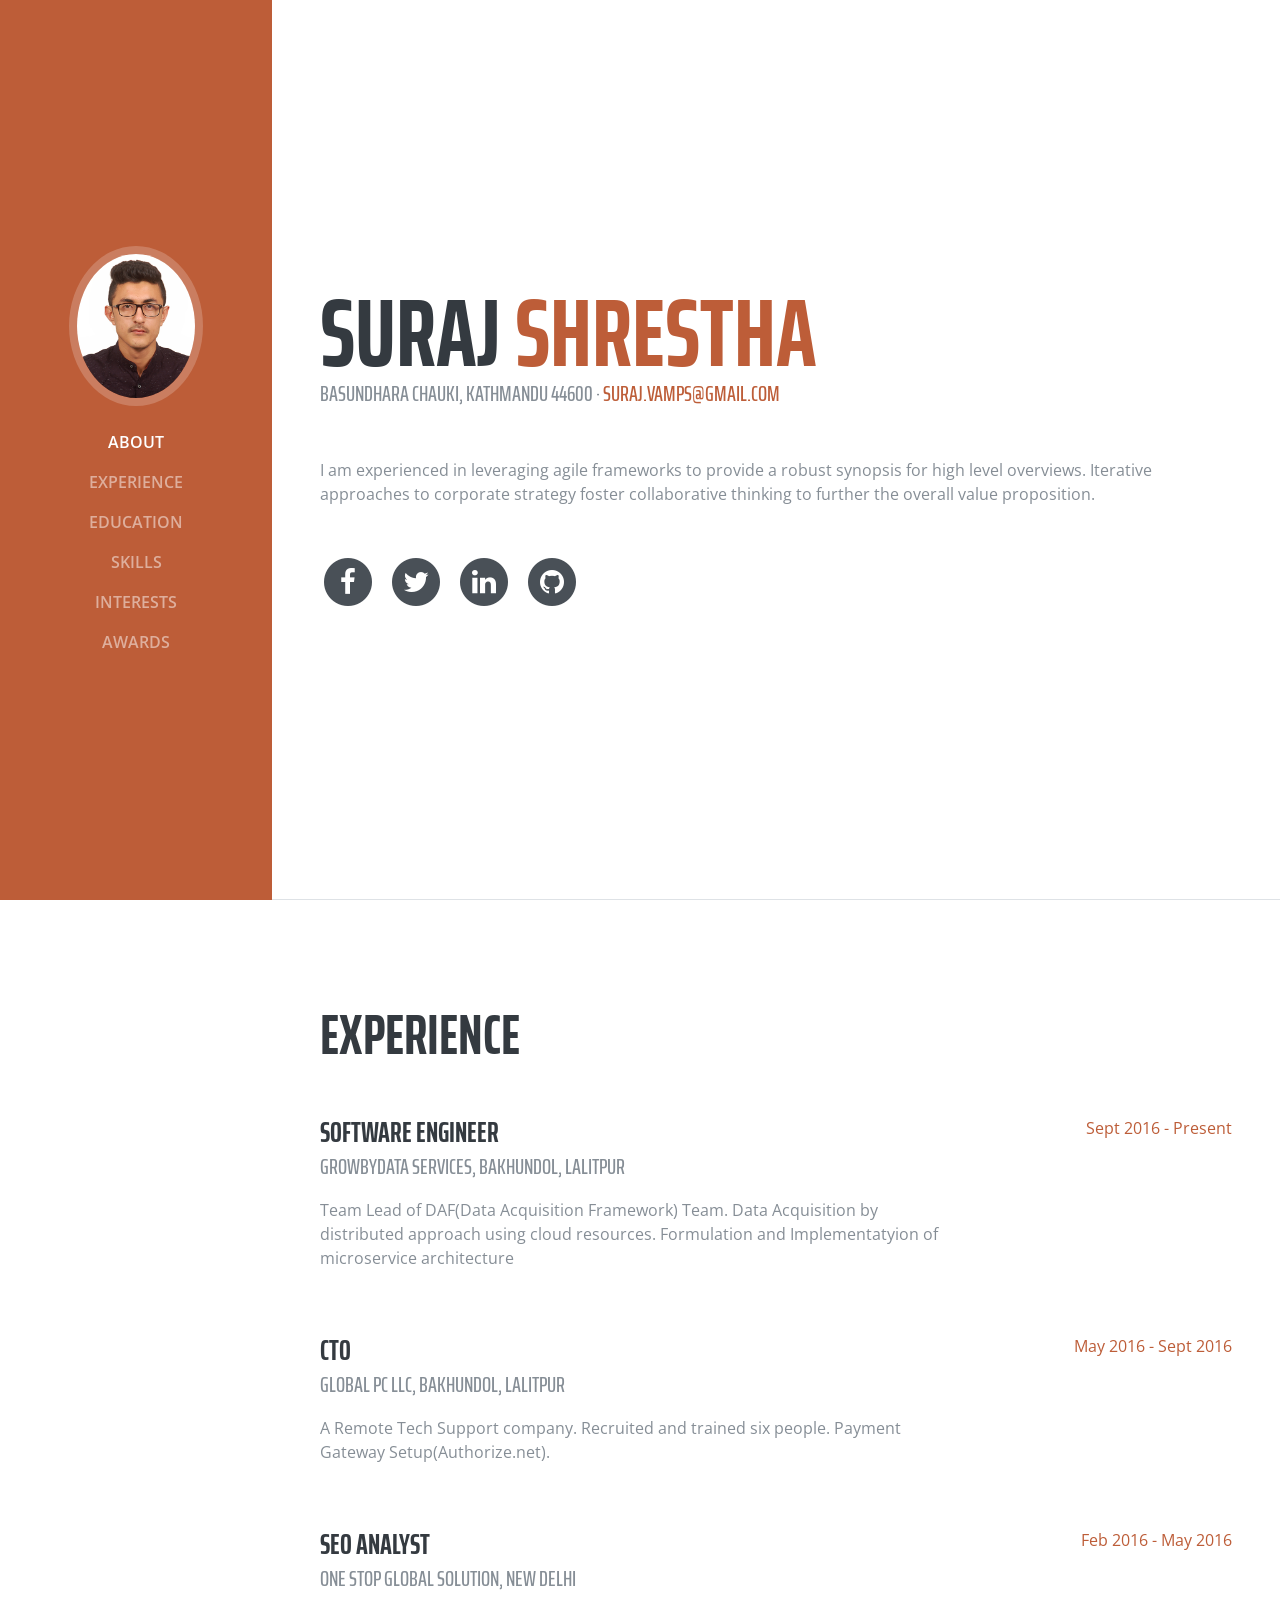
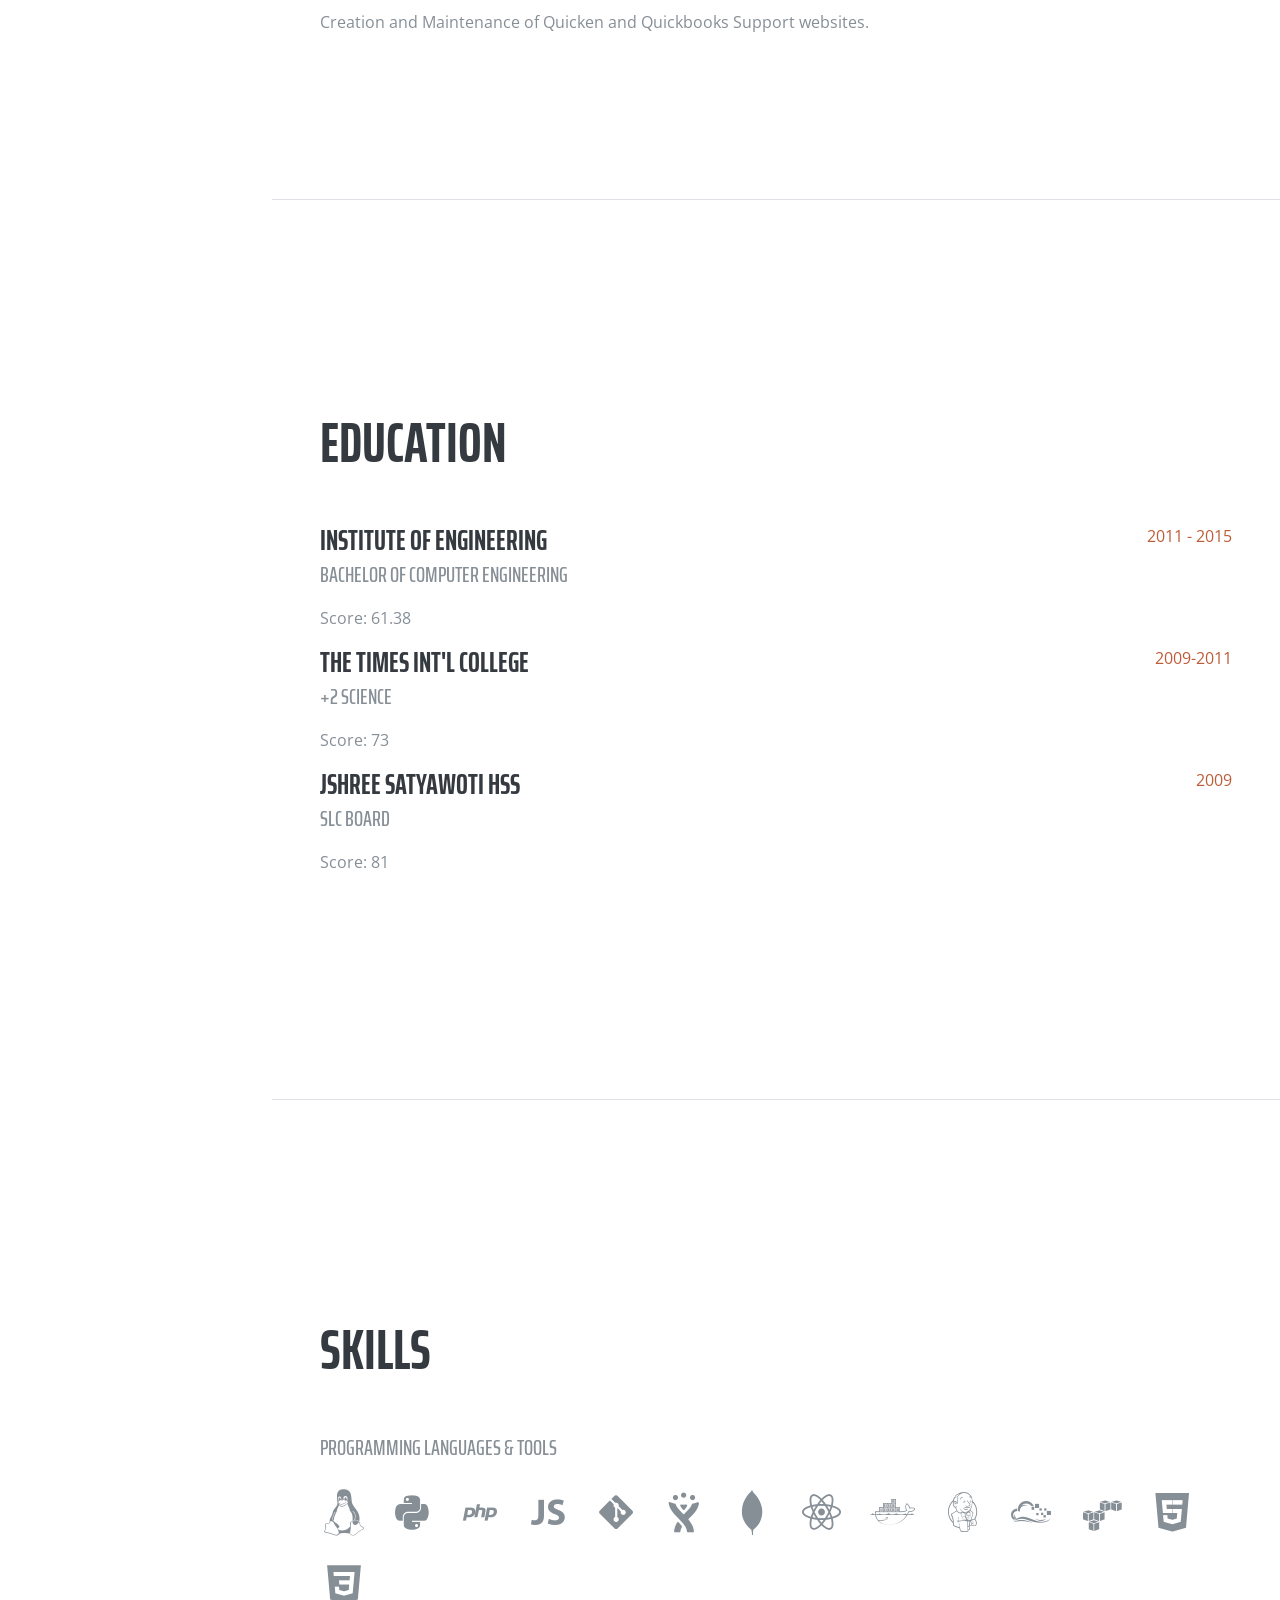
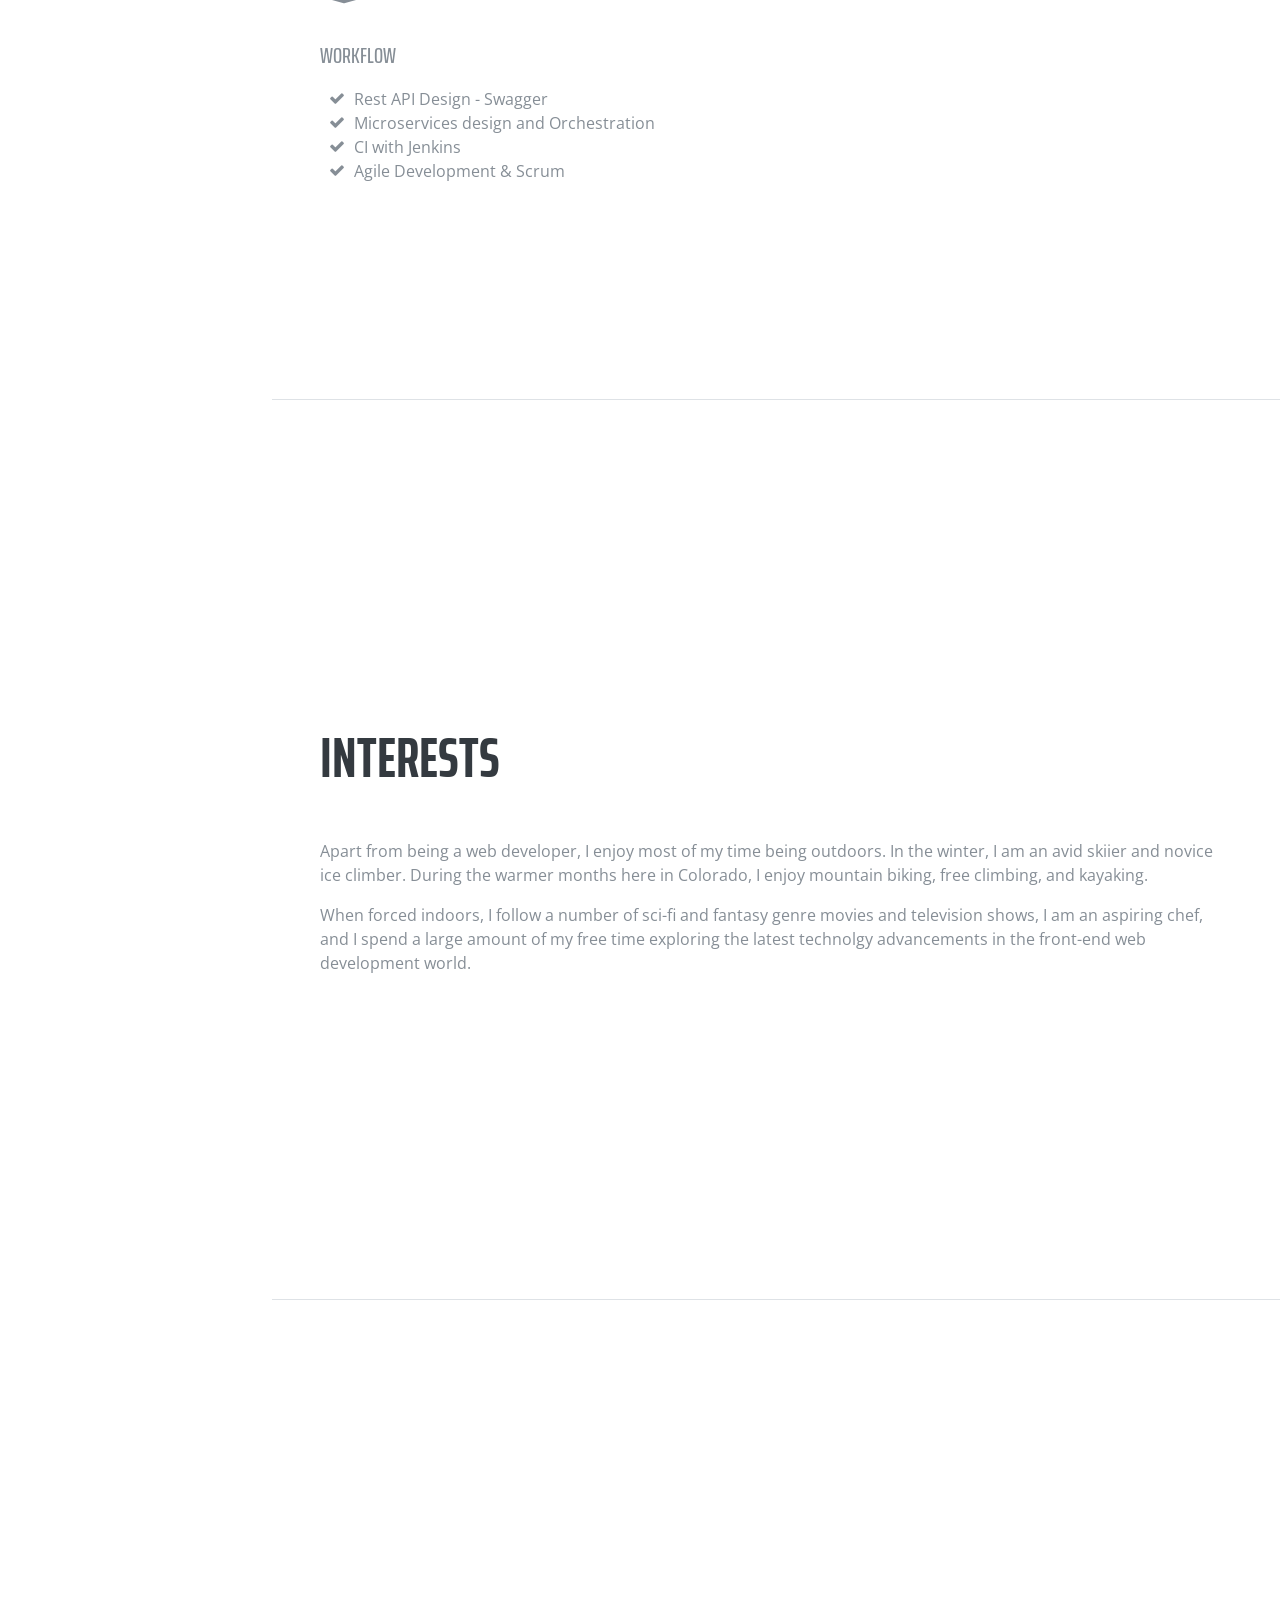
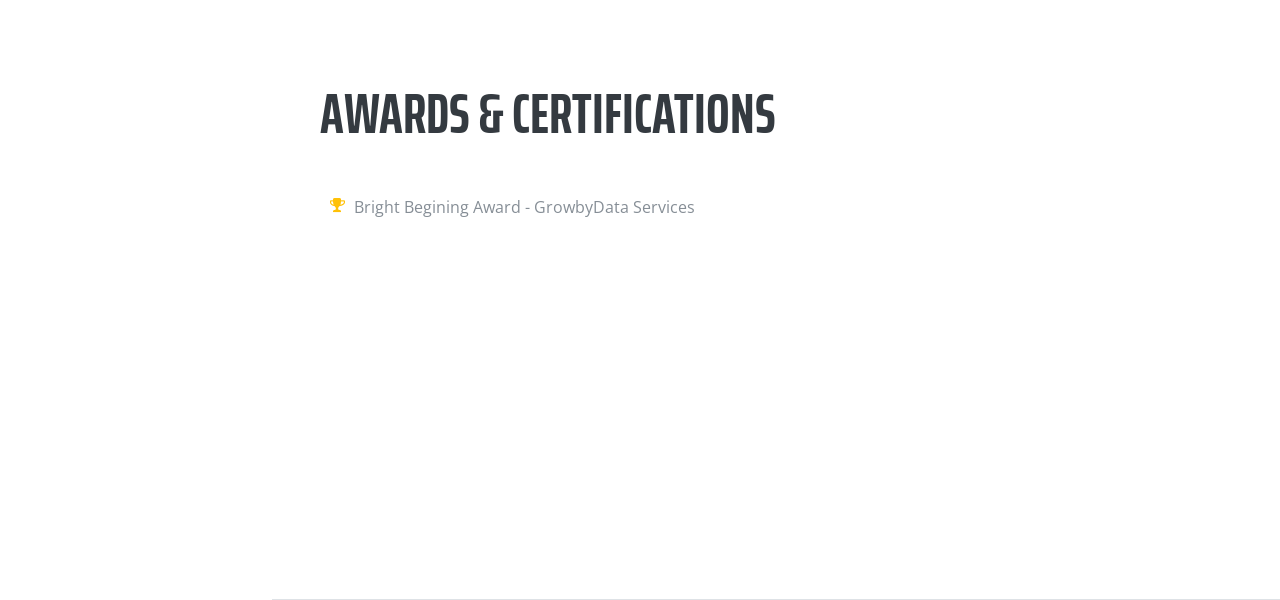
==== index.html @ 5540ee09 "Fix: Skills and award section modified" ====
<!DOCTYPE html>
<html lang="en">

  <head>

    <meta charset="utf-8">
    <meta name="viewport" content="width=device-width, initial-scale=1, shrink-to-fit=no">
    <meta name="description" content="">
    <meta name="author" content="">

    <title>Resume - Start Bootstrap Theme</title>

    <!-- Bootstrap core CSS -->
    <link href="vendor/bootstrap/css/bootstrap.min.css" rel="stylesheet">

    <!-- Custom fonts for this template -->
    <link href="https://fonts.googleapis.com/css?family=Saira+Extra+Condensed:100,200,300,400,500,600,700,800,900" rel="stylesheet">
    <link href="https://fonts.googleapis.com/css?family=Open+Sans:300,300i,400,400i,600,600i,700,700i,800,800i" rel="stylesheet">
    <link href="vendor/font-awesome/css/font-awesome.min.css" rel="stylesheet">
    <link href="vendor/devicons/css/devicons.min.css" rel="stylesheet">
    <link href="vendor/simple-line-icons/css/simple-line-icons.css" rel="stylesheet">

    <!-- Custom styles for this template -->
    <link href="css/resume.min.css" rel="stylesheet">

  </head>

  <body id="page-top">

    <nav class="navbar navbar-expand-lg navbar-dark bg-primary fixed-top" id="sideNav">
      <a class="navbar-brand js-scroll-trigger" href="#page-top">
        <span class="d-block d-lg-none">Start Bootstrap</span>
        <span class="d-none d-lg-block">
          <img class="img-fluid img-profile rounded-circle mx-auto mb-2" src="img/profile.png" alt="">
        </span>
      </a>
      <button class="navbar-toggler" type="button" data-toggle="collapse" data-target="#navbarSupportedContent" aria-controls="navbarSupportedContent" aria-expanded="false" aria-label="Toggle navigation">
        <span class="navbar-toggler-icon"></span>
      </button>
      <div class="collapse navbar-collapse" id="navbarSupportedContent">
        <ul class="navbar-nav">
          <li class="nav-item">
            <a class="nav-link js-scroll-trigger" href="#about">About</a>
          </li>
          <li class="nav-item">
            <a class="nav-link js-scroll-trigger" href="#experience">Experience</a>
          </li>
          <li class="nav-item">
            <a class="nav-link js-scroll-trigger" href="#education">Education</a>
          </li>
          <li class="nav-item">
            <a class="nav-link js-scroll-trigger" href="#skills">Skills</a>
          </li>
          <li class="nav-item">
            <a class="nav-link js-scroll-trigger" href="#interests">Interests</a>
          </li>
          <li class="nav-item">
            <a class="nav-link js-scroll-trigger" href="#awards">Awards</a>
          </li>
        </ul>
      </div>
    </nav>

    <div class="container-fluid p-0">

      <section class="resume-section p-3 p-lg-5 d-flex d-column" id="about">
        <div class="my-auto">
          <h1 class="mb-0">Suraj
            <span class="text-primary">Shrestha</span>
          </h1>
          <div class="subheading mb-5">Basundhara Chauki, Kathmandu 44600 ·
            <a href="mailto:suraj.vamps@gmail.com">suraj.vamps@gmail.com</a>
          </div>
          <p class="mb-5">I am experienced in leveraging agile frameworks to provide a robust synopsis for high level overviews. Iterative approaches to corporate strategy foster collaborative thinking to further the overall value proposition.</p>
          <ul class="list-inline list-social-icons mb-0">
            <li class="list-inline-item">
              <a href="https://www.facebook.com/Xcute.satanX">
                <span class="fa-stack fa-lg">
                  <i class="fa fa-circle fa-stack-2x"></i>
                  <i class="fa fa-facebook fa-stack-1x fa-inverse"></i>
                </span>
              </a>
            </li>
            <li class="list-inline-item">
              <a href="https://twitter.com/apollo17march">
                <span class="fa-stack fa-lg">
                  <i class="fa fa-circle fa-stack-2x"></i>
                  <i class="fa fa-twitter fa-stack-1x fa-inverse"></i>
                </span>
              </a>
            </li>
            <li class="list-inline-item">
              <a href="https://www.linkedin.com/in/suraj-shrestha/">
                <span class="fa-stack fa-lg">
                  <i class="fa fa-circle fa-stack-2x"></i>
                  <i class="fa fa-linkedin fa-stack-1x fa-inverse"></i>
                </span>
              </a>
            </li>
            <li class="list-inline-item">
              <a href="https://github.com/apollo17march">
                <span class="fa-stack fa-lg">
                  <i class="fa fa-circle fa-stack-2x"></i>
                  <i class="fa fa-github fa-stack-1x fa-inverse"></i>
                </span>
              </a>
            </li>
          </ul>
        </div>
      </section>

      <section class="resume-section p-3 p-lg-5 d-flex flex-column" id="experience">
        <div class="my-auto">
          <h2 class="mb-5">Experience</h2>

          <div class="resume-item d-flex flex-column flex-md-row mb-5">
            <div class="resume-content mr-auto">
              <h3 class="mb-0">Software Engineer</h3>
              <div class="subheading mb-3">GrowbyData Services, Bakhundol, Lalitpur</div>
              <p>Team Lead of DAF(Data Acquisition Framework) Team. Data Acquisition by distributed approach using cloud resources. Formulation and Implementatyion of microservice architecture</p>
            </div>
            <div class="resume-date text-md-right">
              <span class="text-primary">Sept 2016 - Present</span>
            </div>
          </div>

          <div class="resume-item d-flex flex-column flex-md-row mb-5">
            <div class="resume-content mr-auto">
              <h3 class="mb-0">CTO</h3>
              <div class="subheading mb-3">Global PC LLC, Bakhundol, Lalitpur</div>
              <p>A Remote Tech Support company. Recruited and trained six people. Payment Gateway Setup(Authorize.net).</p>
            </div>
            <div class="resume-date text-md-right">
              <span class="text-primary">May 2016 - Sept 2016</span>
            </div>
          </div>

          <div class="resume-item d-flex flex-column flex-md-row mb-5">
            <div class="resume-content mr-auto">
              <h3 class="mb-0">SEO Analyst</h3>
              <div class="subheading mb-3">One Stop Global Solution, New Delhi</div>
              <p>Creation and Maintenance of Quicken and Quickbooks Support websites.</p>
            </div>
            <div class="resume-date text-md-right">
              <span class="text-primary">Feb 2016 - May 2016</span>
            </div>
          </div>

        </div>

      </section>

      <section class="resume-section p-3 p-lg-5 d-flex flex-column" id="education">
        <div class="my-auto">
          <h2 class="mb-5">Education</h2>

          <div class="resume-item d-flex flex-column flex-md-row">
            <div class="resume-content mr-auto">
              <h3 class="mb-0">Institute of Engineering</h3>
              <div class="subheading mb-3">Bachelor of Computer Engineering</div>
              <p>Score: 61.38</p>
            </div>
            <div class="resume-date text-md-right">
              <span class="text-primary">2011 - 2015</span>
            </div>
          </div>

          <div class="resume-item d-flex flex-column flex-md-row">
            <div class="resume-content mr-auto">
              <h3 class="mb-0">The times Int'l College</h3>
              <div class="subheading mb-3">+2 Science</div>
              <p>Score: 73</p>
            </div>
            <div class="resume-date text-md-right">
              <span class="text-primary">2009-2011</span>
            </div>
          </div>

        <div class="resume-item d-flex flex-column flex-md-row">
          <div class="resume-content mr-auto">
            <h3 class="mb-0">JShree Satyawoti HSS</h3>
            <div class="subheading mb-3">SLC Board</div>
            <p>Score: 81</p>
          </div>
          <div class="resume-date text-md-right">
            <span class="text-primary">2009</span>
          </div>
        </div>

        </div>
      </section>

      <section class="resume-section p-3 p-lg-5 d-flex flex-column" id="skills">
        <div class="my-auto">
          <h2 class="mb-5">Skills</h2>

          <div class="subheading mb-3">Programming Languages &amp; Tools</div>
          <ul class="list-inline list-icons">
             <li class="list-inline-item">
                            <i class="devicons devicons-linux"></i>
                          </li>

             <li class="list-inline-item">
               <i class="devicons devicons-python"></i>
             </li>
              <li class="list-inline-item">
                <i class="devicons devicons-php"></i>
              </li>

                          <li class="list-inline-item">
                            <i class="devicons devicons-javascript"></i>
                          </li>
            <li class="list-inline-item">
              <i class="devicons devicons-git"></i>
            </li>
            <li class="list-inline-item">
              <i class="devicons devicons-jira"></i>
            </li>
            <li class="list-inline-item">
              <i class="devicons devicons-mongodb"></i>
            </li>
            <li class="list-inline-item">
              <i class="devicons devicons-react"></i>
            </li>
            <li class="list-inline-item">
              <i class="devicons devicons-docker"></i>
            </li>
            <li class="list-inline-item">
              <i class="devicons devicons-jenkins"></i>
            </li>
            <li class="list-inline-item">
              <i class="devicons devicons-digital-ocean"></i>
            </li>
            <li class="list-inline-item">
              <i class="devicons devicons-aws"></i>
            </li>
                        <li class="list-inline-item">
                          <i class="devicons devicons-html5"></i>
                        </li>
                        <li class="list-inline-item">
                          <i class="devicons devicons-css3"></i>
                        </li>
          </ul>

          <div class="subheading mb-3">Workflow</div>
          <ul class="fa-ul mb-0">
            <li>
              <i class="fa-li fa fa-check"></i>
              Rest API Design - Swagger</li>
            <li>
              <i class="fa-li fa fa-check"></i>
              Microservices design and Orchestration</li>
            <li>
              <i class="fa-li fa fa-check"></i>
              CI with Jenkins</li>
            <li>
              <i class="fa-li fa fa-check"></i>
              Agile Development &amp; Scrum</li>
          </ul>
        </div>
      </section>

      <section class="resume-section p-3 p-lg-5 d-flex flex-column" id="interests">
        <div class="my-auto">
          <h2 class="mb-5">Interests</h2>
          <p>Apart from being a web developer, I enjoy most of my time being outdoors. In the winter, I am an avid skiier and novice ice climber. During the warmer months here in Colorado, I enjoy mountain biking, free climbing, and kayaking.</p>
          <p class="mb-0">When forced indoors, I follow a number of sci-fi and fantasy genre movies and television shows, I am an aspiring chef, and I spend a large amount of my free time exploring the latest technolgy advancements in the front-end web development world.</p>
        </div>
      </section>

      <section class="resume-section p-3 p-lg-5 d-flex flex-column" id="awards">
        <div class="my-auto">
          <h2 class="mb-5">Awards &amp; Certifications</h2>
          <ul class="fa-ul mb-0">
            <li>
              <i class="fa-li fa fa-trophy text-warning"></i>
              Bright Begining Award - GrowbyData Services</li>
          </ul>
        </div>
      </section>

    </div>

    <!-- Bootstrap core JavaScript -->
    <script src="vendor/jquery/jquery.min.js"></script>
    <script src="vendor/bootstrap/js/bootstrap.bundle.min.js"></script>

    <!-- Plugin JavaScript -->
    <script src="vendor/jquery-easing/jquery.easing.min.js"></script>

    <!-- Custom scripts for this template -->
    <script src="js/resume.min.js"></script>

  </body>

</html>
---- vendor/devicons/css/devicons.min.css ----
/*!
 *  Devicons 1.8.0 made by Theodore Vorillas / http://vorillaz.com 
 */
@font-face{font-family:devicons;src:url(../fonts/devicons.eot?xqxft6);src:url(../fonts/devicons.eot?#iefixxqxft6) format("embedded-opentype"),url(../fonts/devicons.woff?xqxft6) format("woff"),url(../fonts/devicons.ttf?xqxft6) format("truetype"),url(../fonts/devicons.svg?xqxft6#devicons) format("svg");font-weight:400;font-style:normal}.devicons{font-family:devicons;speak:none;font-style:normal;font-weight:400;font-variant:normal;text-transform:none;line-height:1;-webkit-font-smoothing:antialiased;-moz-osx-font-smoothing:grayscale}.devicons-git:before{content:"\e602"}.devicons-git_compare:before{content:"\e628"}.devicons-git_branch:before{content:"\e625"}.devicons-git_commit:before{content:"\e629"}.devicons-git_pull_request:before{content:"\e626"}.devicons-git_merge:before{content:"\e627"}.devicons-bitbucket:before{content:"\e603"}.devicons-github_alt:before{content:"\e608"}.devicons-github_badge:before{content:"\e609"}.devicons-github:before{content:"\e60a"}.devicons-github_full:before{content:"\e617"}.devicons-java:before{content:"\e638"}.devicons-ruby:before{content:"\e639"}.devicons-scala:before{content:"\e637"}.devicons-python:before{content:"\e63c"}.devicons-go:before{content:"\e624"}.devicons-ruby_on_rails:before{content:"\e63b"}.devicons-django:before{content:"\e61d"}.devicons-markdown:before{content:"\e63e"}.devicons-php:before{content:"\e63d"}.devicons-mysql:before{content:"\e604"}.devicons-streamline:before{content:"\e605"}.devicons-database:before{content:"\e606"}.devicons-laravel:before{content:"\e63f"}.devicons-javascript:before{content:"\e64e"}.devicons-angular:before{content:"\e653"}.devicons-backbone:before{content:"\e652"}.devicons-coffeescript:before{content:"\e651"}.devicons-jquery:before{content:"\e650"}.devicons-modernizr:before{content:"\e620"}.devicons-jquery_ui:before{content:"\e654"}.devicons-ember:before{content:"\e61b"}.devicons-dojo:before{content:"\e61c"}.devicons-nodejs:before{content:"\e619"}.devicons-nodejs_small:before{content:"\e618"}.devicons-javascript_shield:before{content:"\e64f"}.devicons-bootstrap:before{content:"\e647"}.devicons-sass:before{content:"\e64b"}.devicons-css3_full:before{content:"\e64a"}.devicons-css3:before{content:"\e649"}.devicons-html5:before{content:"\e636"}.devicons-html5_multimedia:before{content:"\e632"}.devicons-html5_device_access:before{content:"\e633"}.devicons-html5_3d_effects:before{content:"\e635"}.devicons-html5_connectivity:before{content:"\e634"}.devicons-ghost_small:before{content:"\e614"}.devicons-ghost:before{content:"\e61f"}.devicons-magento:before{content:"\e640"}.devicons-joomla:before{content:"\e641"}.devicons-jekyll_small:before{content:"\e60d"}.devicons-drupal:before{content:"\e642"}.devicons-wordpress:before{content:"\e60b"}.devicons-grunt:before{content:"\e64c"}.devicons-bower:before{content:"\e64d"}.devicons-npm:before{content:"\e61e"}.devicons-yahoo_small:before{content:"\e62b"}.devicons-yahoo:before{content:"\e615"}.devicons-bing_small:before{content:"\e600"}.devicons-windows:before{content:"\e60f"}.devicons-linux:before{content:"\e612"}.devicons-ubuntu:before{content:"\e63a"}.devicons-android:before{content:"\e60e"}.devicons-apple:before{content:"\e611"}.devicons-appstore:before{content:"\e613"}.devicons-phonegap:before{content:"\e630"}.devicons-blackberry:before{content:"\e623"}.devicons-stackoverflow:before{content:"\e610"}.devicons-techcrunch:before{content:"\e62c"}.devicons-codrops:before{content:"\e62f"}.devicons-css_tricks:before{content:"\e601"}.devicons-smashing_magazine:before{content:"\e62d"}.devicons-netmagazine:before{content:"\e62e"}.devicons-codepen:before{content:"\e616"}.devicons-cssdeck:before{content:"\e62a"}.devicons-hackernews:before{content:"\e61a"}.devicons-dropbox:before{content:"\e607"}.devicons-google_drive:before{content:"\e631"}.devicons-visualstudio:before{content:"\e60c"}.devicons-unity_small:before{content:"\e621"}.devicons-raspberry_pi:before{content:"\e622"}.devicons-chrome:before{content:"\e643"}.devicons-ie:before{content:"\e644"}.devicons-firefox:before{content:"\e645"}.devicons-opera:before{content:"\e646"}.devicons-safari:before{content:"\e648"}.devicons-swift:before{content:"\e655"}.devicons-symfony:before{content:"\e656"}.devicons-symfony_badge:before{content:"\e657"}.devicons-less:before{content:"\e658"}.devicons-stylus:before{content:"\e659"}.devicons-trello:before{content:"\e65a"}.devicons-atlassian:before{content:"\e65b"}.devicons-jira:before{content:"\e65c"}.devicons-envato:before{content:"\e65d"}.devicons-snap_svg:before{content:"\e65e"}.devicons-raphael:before{content:"\e65f"}.devicons-google_analytics:before{content:"\e660"}.devicons-compass:before{content:"\e661"}.devicons-onedrive:before{content:"\e662"}.devicons-gulp:before{content:"\e663"}.devicons-atom:before{content:"\e664"}.devicons-cisco:before{content:"\e665"}.devicons-nancy:before{content:"\e666"}.devicons-clojure:before{content:"\e668"}.devicons-clojure_alt:before{content:"\e66a"}.devicons-perl:before{content:"\e669"}.devicons-celluloid:before{content:"\e66b"}.devicons-w3c:before{content:"\e66c"}.devicons-redis:before{content:"\e66d"}.devicons-postgresql:before{content:"\e66e"}.devicons-webplatform:before{content:"\e66f"}.devicons-jenkins:before{content:"\e667"}.devicons-requirejs:before{content:"\e670"}.devicons-opensource:before{content:"\e671"}.devicons-typo3:before{content:"\e672"}.devicons-uikit:before{content:"\e673"}.devicons-doctrine:before{content:"\e674"}.devicons-groovy:before{content:"\e675"}.devicons-nginx:before{content:"\e676"}.devicons-haskell:before{content:"\e677"}.devicons-zend:before{content:"\e678"}.devicons-gnu:before{content:"\e679"}.devicons-yeoman:before{content:"\e67a"}.devicons-heroku:before{content:"\e67b"}.devicons-debian:before{content:"\e67d"}.devicons-travis:before{content:"\e67e"}.devicons-dotnet:before{content:"\e67f"}.devicons-codeigniter:before{content:"\e680"}.devicons-javascript_badge:before{content:"\e681"}.devicons-yii:before{content:"\e682"}.devicons-msql_server:before{content:"\e67c"}.devicons-composer:before{content:"\e683"}.devicons-krakenjs_badge:before{content:"\e684"}.devicons-krakenjs:before{content:"\e685"}.devicons-mozilla:before{content:"\e686"}.devicons-firebase:before{content:"\e687"}.devicons-sizzlejs:before{content:"\e688"}.devicons-creativecommons:before{content:"\e689"}.devicons-creativecommons_badge:before{content:"\e68a"}.devicons-mitlicence:before{content:"\e68b"}.devicons-senchatouch:before{content:"\e68c"}.devicons-bugsense:before{content:"\e68d"}.devicons-extjs:before{content:"\e68e"}.devicons-mootools_badge:before{content:"\e68f"}.devicons-mootools:before{content:"\e690"}.devicons-ruby_rough:before{content:"\e691"}.devicons-komodo:before{content:"\e692"}.devicons-coda:before{content:"\e693"}.devicons-bintray:before{content:"\e694"}.devicons-terminal:before{content:"\e695"}.devicons-code:before{content:"\e696"}.devicons-responsive:before{content:"\e697"}.devicons-dart:before{content:"\e698"}.devicons-aptana:before{content:"\e699"}.devicons-mailchimp:before{content:"\e69a"}.devicons-netbeans:before{content:"\e69b"}.devicons-dreamweaver:before{content:"\e69c"}.devicons-brackets:before{content:"\e69d"}.devicons-eclipse:before{content:"\e69e"}.devicons-cloud9:before{content:"\e69f"}.devicons-scrum:before{content:"\e6a0"}.devicons-prolog:before{content:"\e6a1"}.devicons-terminal_badge:before{content:"\e6a2"}.devicons-code_badge:before{content:"\e6a3"}.devicons-mongodb:before{content:"\e6a4"}.devicons-meteor:before{content:"\e6a5"}.devicons-meteorfull:before{content:"\e6a6"}.devicons-fsharp:before{content:"\e6a7"}.devicons-rust:before{content:"\e6a8"}.devicons-ionic:before{content:"\e6a9"}.devicons-sublime:before{content:"\e6aa"}.devicons-appcelerator:before{content:"\e6ab"}.devicons-asterisk:before{content:"\e6ac"}.devicons-aws:before{content:"\e6ad"}.devicons-digital-ocean:before{content:"\e6ae"}.devicons-dlang:before{content:"\e6af"}.devicons-docker:before{content:"\e6b0"}.devicons-erlang:before{content:"\e6b1"}.devicons-google-cloud-platform:before{content:"\e6b2"}.devicons-grails:before{content:"\e6b3"}.devicons-illustrator:before{content:"\e6b4"}.devicons-intellij:before{content:"\e6b5"}.devicons-materializecss:before{content:"\e6b6"}.devicons-openshift:before{content:"\e6b7"}.devicons-photoshop:before{content:"\e6b8"}.devicons-rackspace:before{content:"\e6b9"}.devicons-react:before{content:"\e6ba"}.devicons-redhat:before{content:"\e6bb"}.devicons-scriptcs:before{content:"\e6bc"}.devicons-sqllite:before{content:"\e6c4"}.devicons-vim:before{content:"\e6c5"}
---- css/resume.min.css ----
body{font-family:'Open Sans',serif;padding-top:54px;color:#868e96}@media (min-width:992px){body{padding-top:0;padding-left:17rem}}h1,h2,h3,h4,h5,h6{font-family:'Saira Extra Condensed',serif;font-weight:700;text-transform:uppercase;color:#343a40}h1{font-size:6rem;line-height:5.5rem}h2{font-size:3.5rem}.subheading{text-transform:uppercase;font-weight:500;font-family:'Saira Extra Condensed',serif;font-size:1.35rem}.list-social-icons a{color:#495057}.list-social-icons a:hover{color:#bd5d38}.list-social-icons a .fa-lg{font-size:1.75rem}.list-icons{font-size:3rem}.list-icons .list-inline-item i:hover{color:#bd5d38}#sideNav .navbar-nav .nav-item .nav-link{font-weight:600;text-transform:uppercase}@media (min-width:992px){#sideNav{text-align:center;position:fixed;top:0;left:0;display:flex;flex-direction:column;width:17rem;height:100vh}#sideNav .navbar-brand{display:flex;margin:auto auto 0;padding:.5rem}#sideNav .navbar-brand .img-profile{max-width:10rem;max-height:10rem;border:.5rem solid rgba(255,255,255,.2)}#sideNav .navbar-collapse{display:flex;align-items:flex-start;flex-grow:0;width:100%;margin-bottom:auto}#sideNav .navbar-collapse .navbar-nav{flex-direction:column;width:100%}#sideNav .navbar-collapse .navbar-nav .nav-item{display:block}#sideNav .navbar-collapse .navbar-nav .nav-item .nav-link{display:block}}section.resume-section{border-bottom:1px solid #dee2e6;padding-top:5rem!important;padding-bottom:5rem!important}section.resume-section .resume-item .resume-date{min-width:none}@media (min-width:768px){section.resume-section{min-height:100vh}section.resume-section .resume-item .resume-date{min-width:18rem}}@media (min-width:992px){section.resume-section{padding-top:3rem!important;padding-bottom:3rem!important}}.bg-primary{background-color:#bd5d38!important}.text-primary{color:#bd5d38!important}a{color:#bd5d38}a:active,a:focus,a:hover{color:#824027}
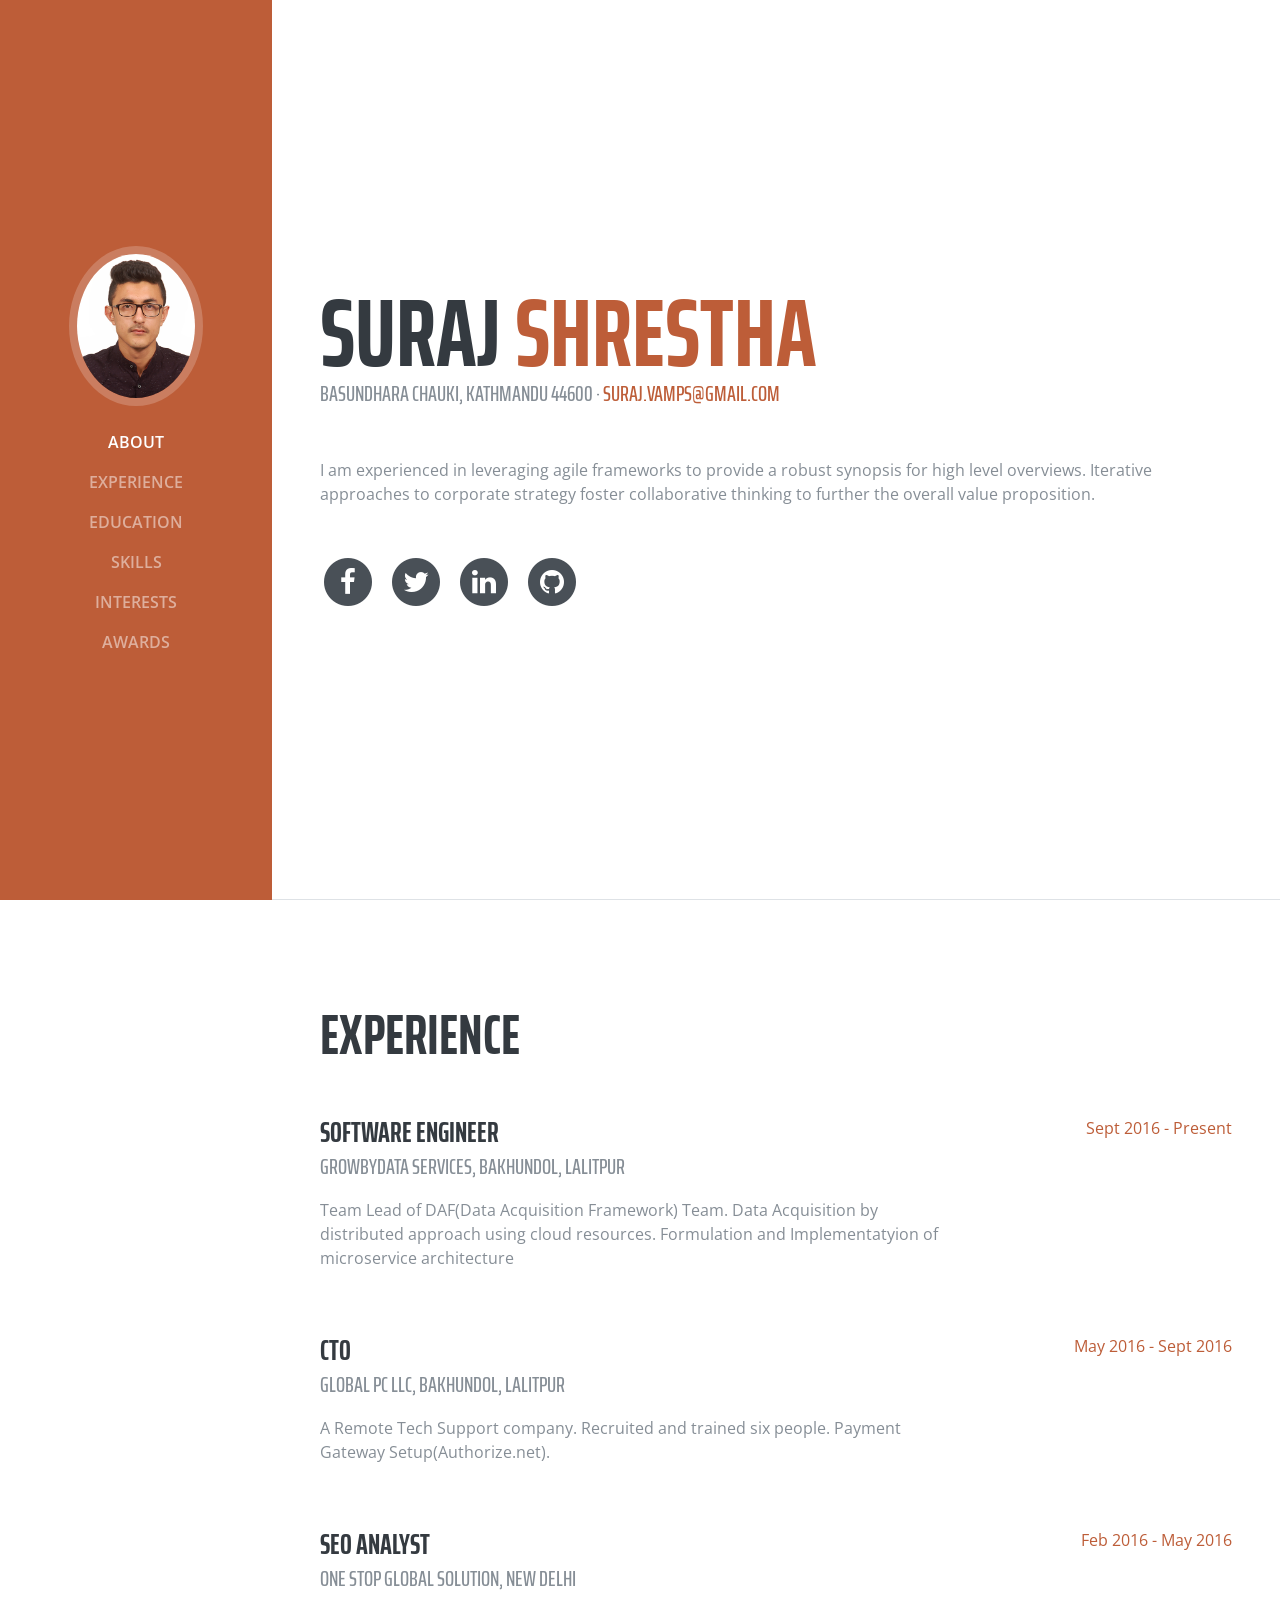
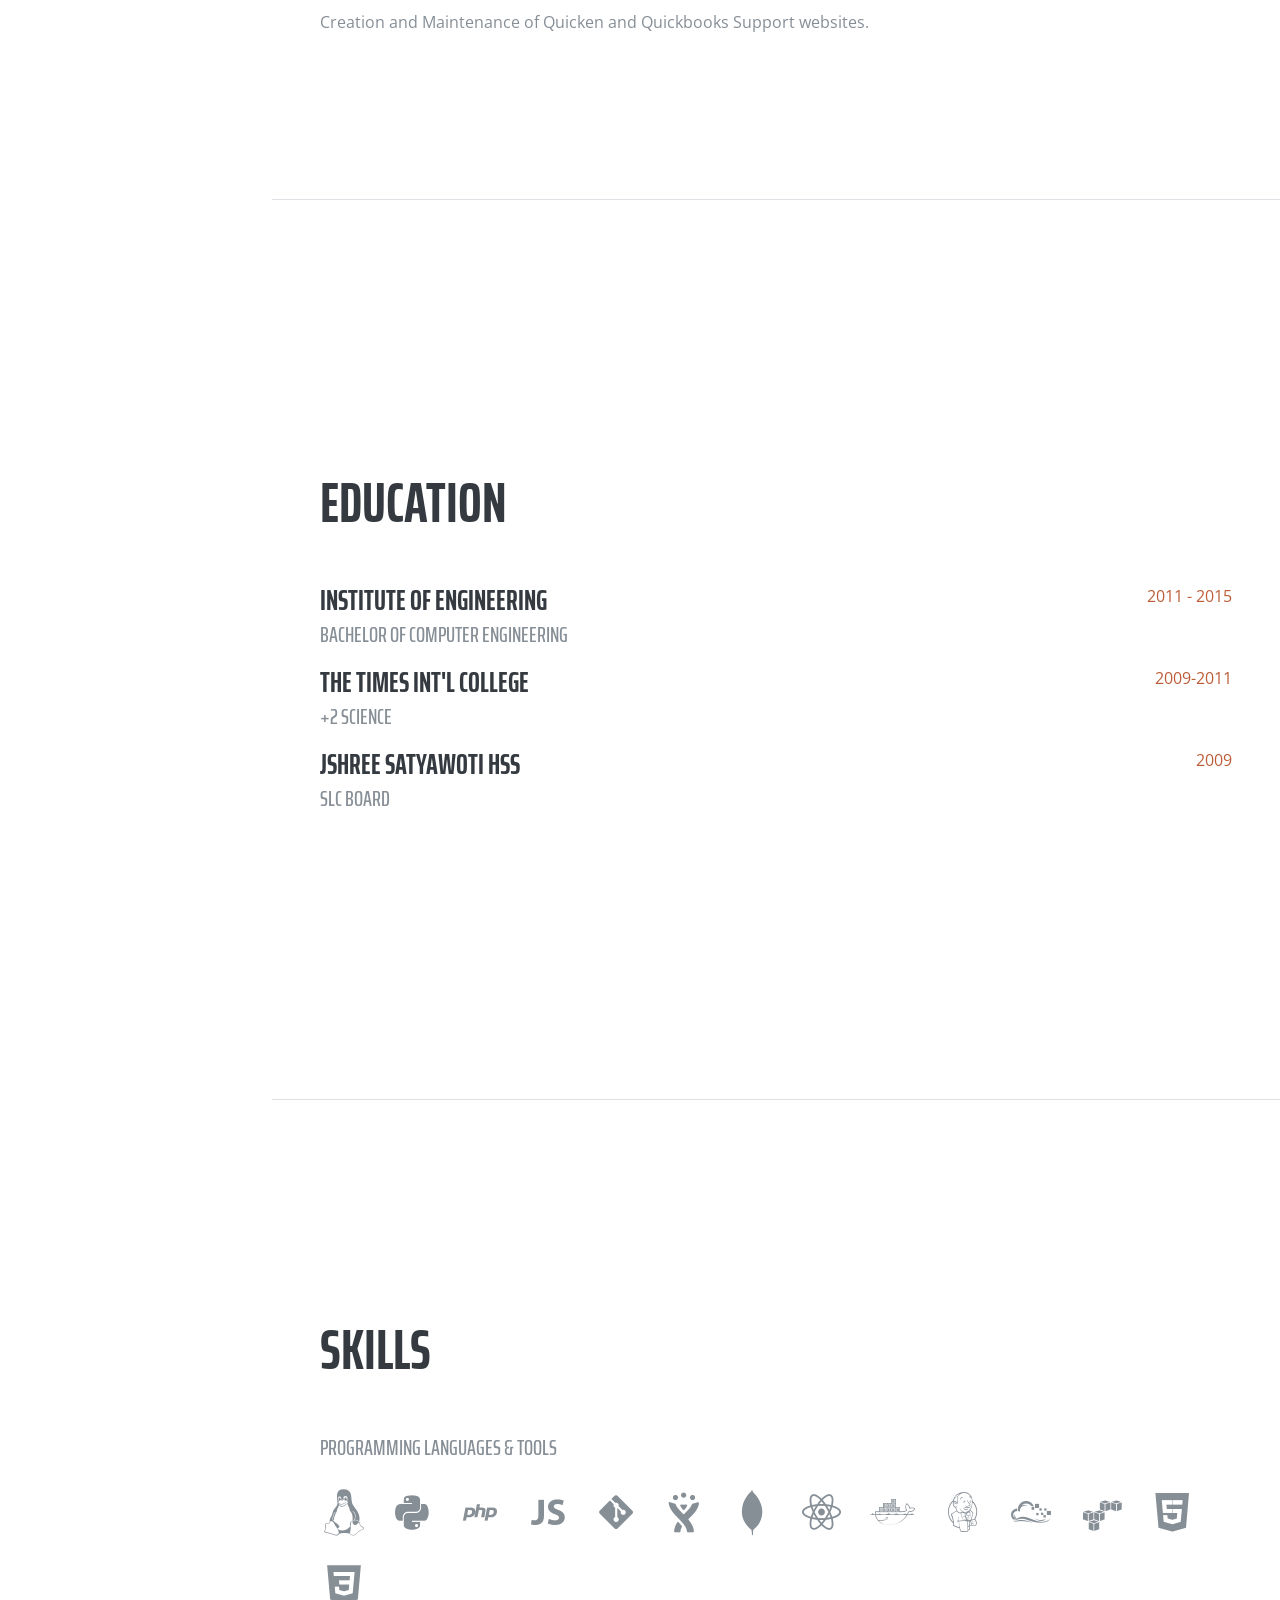
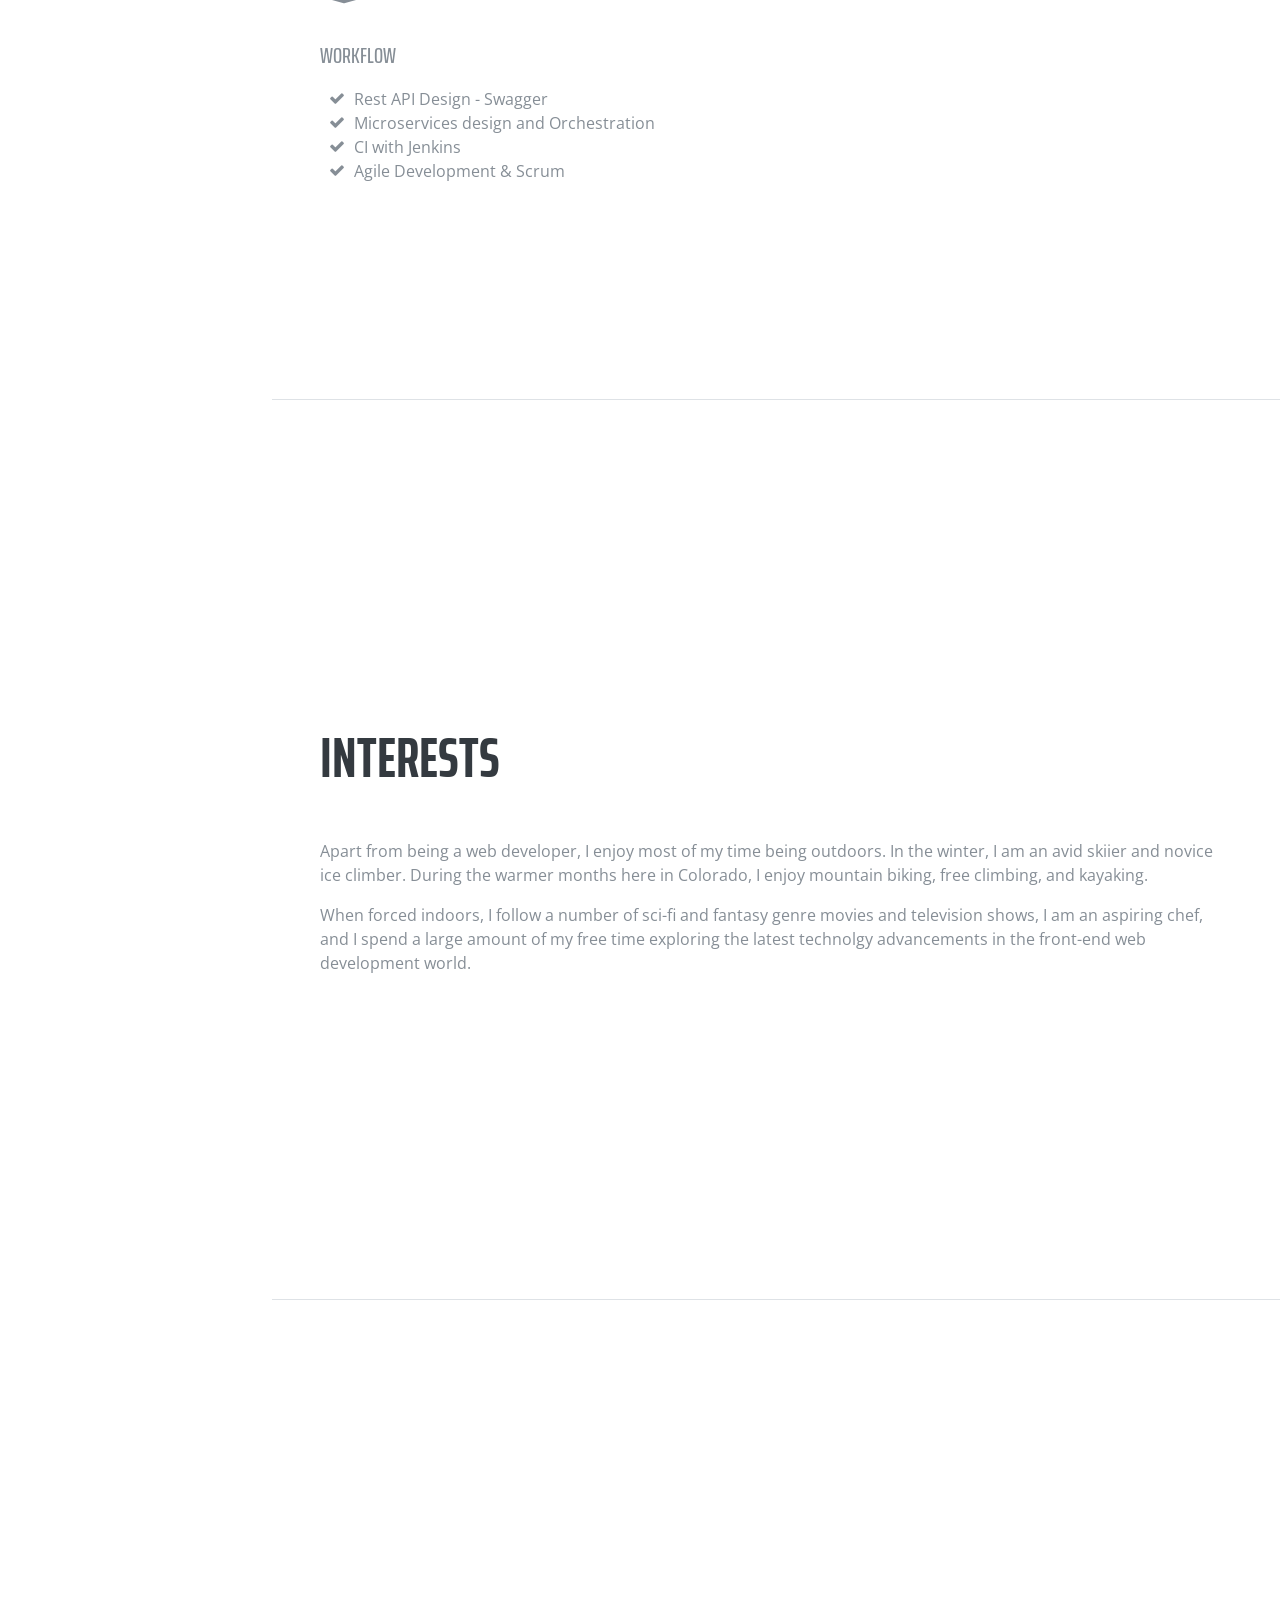
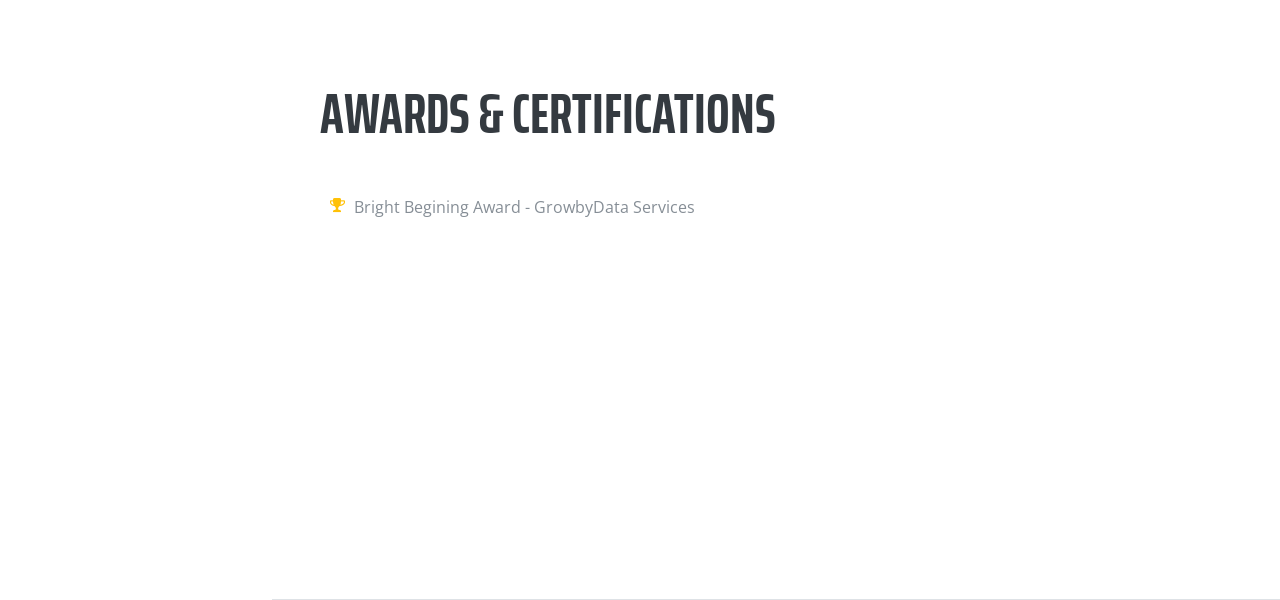
==== commit 43d5bace: "Fix: Removed socre from education section" ====
--- a/index.html
+++ b/index.html
@@ -158,7 +158,7 @@
             <div class="resume-content mr-auto">
               <h3 class="mb-0">Institute of Engineering</h3>
               <div class="subheading mb-3">Bachelor of Computer Engineering</div>
-              <p>Score: 61.38</p>
+              <!-- <p>Score: 61.38</p> -->
             </div>
             <div class="resume-date text-md-right">
               <span class="text-primary">2011 - 2015</span>
@@ -169,7 +169,7 @@
             <div class="resume-content mr-auto">
               <h3 class="mb-0">The times Int'l College</h3>
               <div class="subheading mb-3">+2 Science</div>
-              <p>Score: 73</p>
+              <!-- <p>Score: 73</p> -->
             </div>
             <div class="resume-date text-md-right">
               <span class="text-primary">2009-2011</span>
@@ -180,7 +180,7 @@
           <div class="resume-content mr-auto">
             <h3 class="mb-0">JShree Satyawoti HSS</h3>
             <div class="subheading mb-3">SLC Board</div>
-            <p>Score: 81</p>
+            <!-- <p>Score: 81</p> -->
           </div>
           <div class="resume-date text-md-right">
             <span class="text-primary">2009</span>
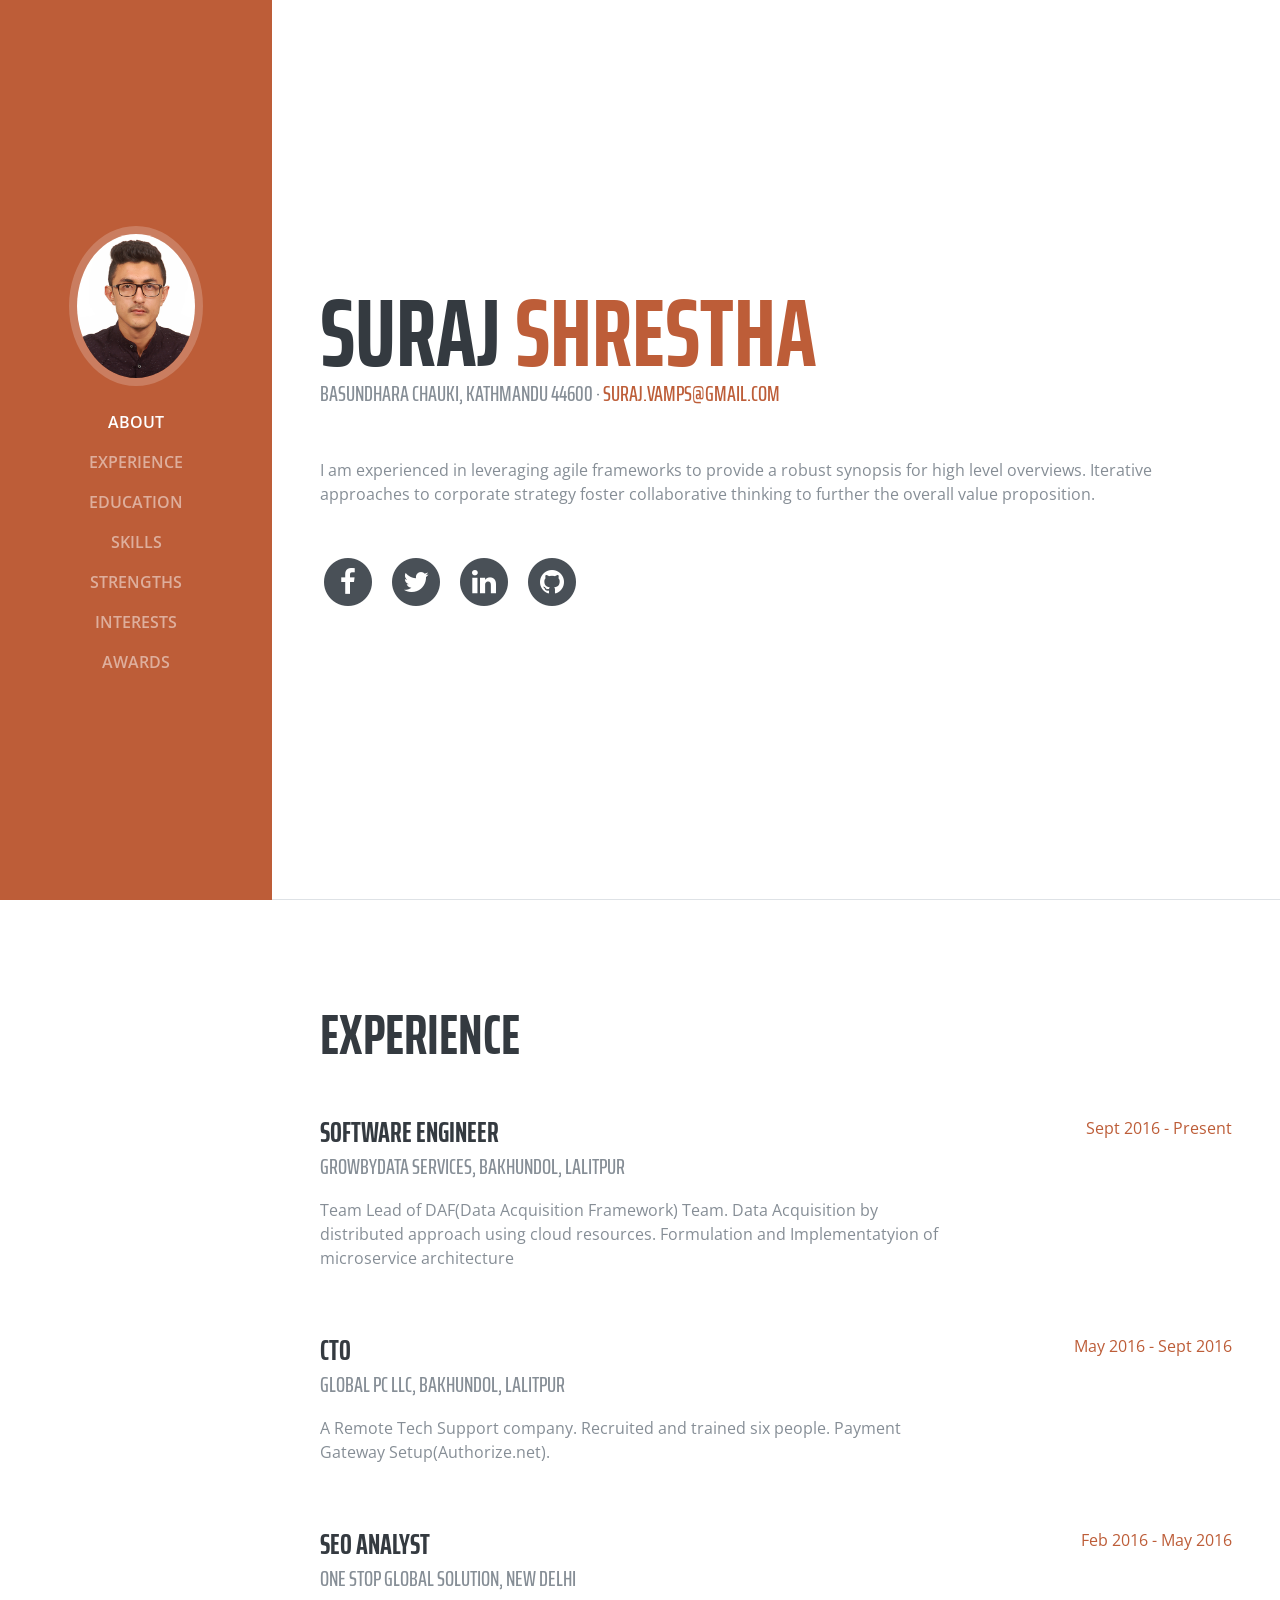
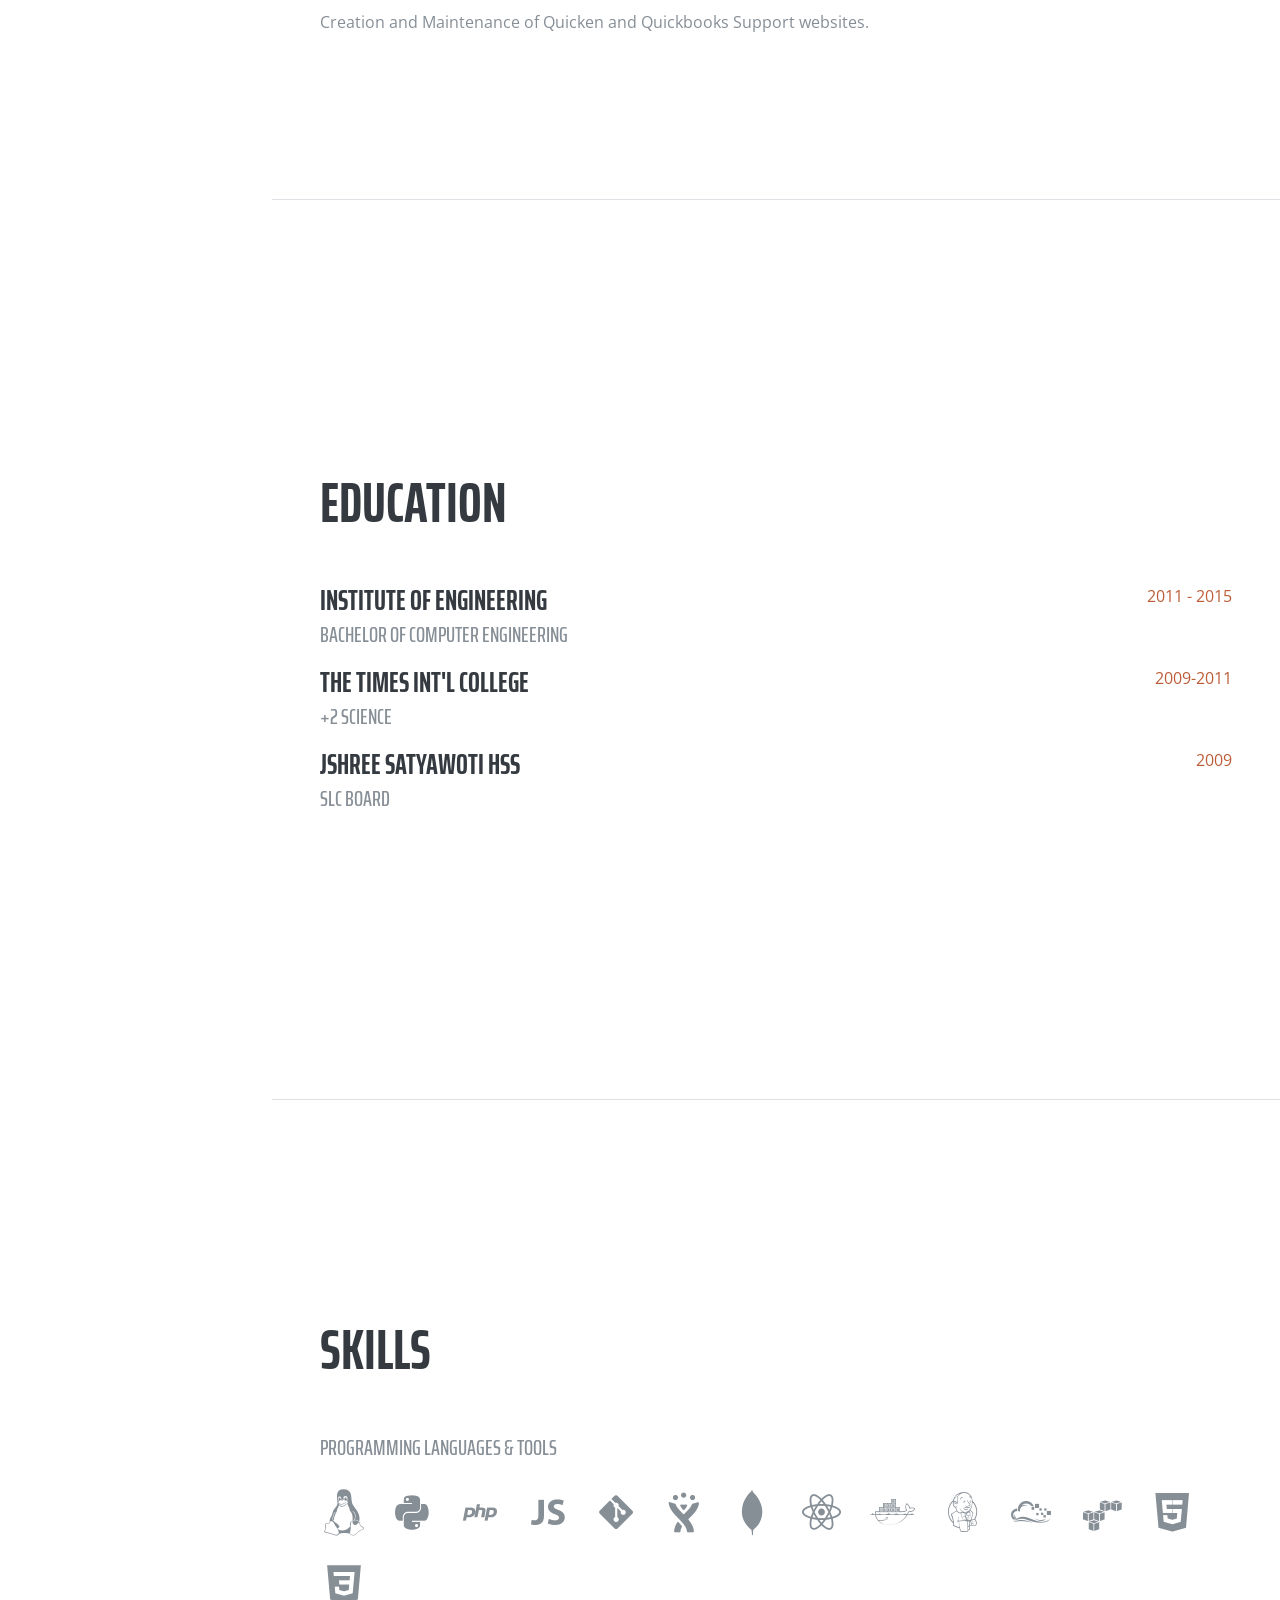
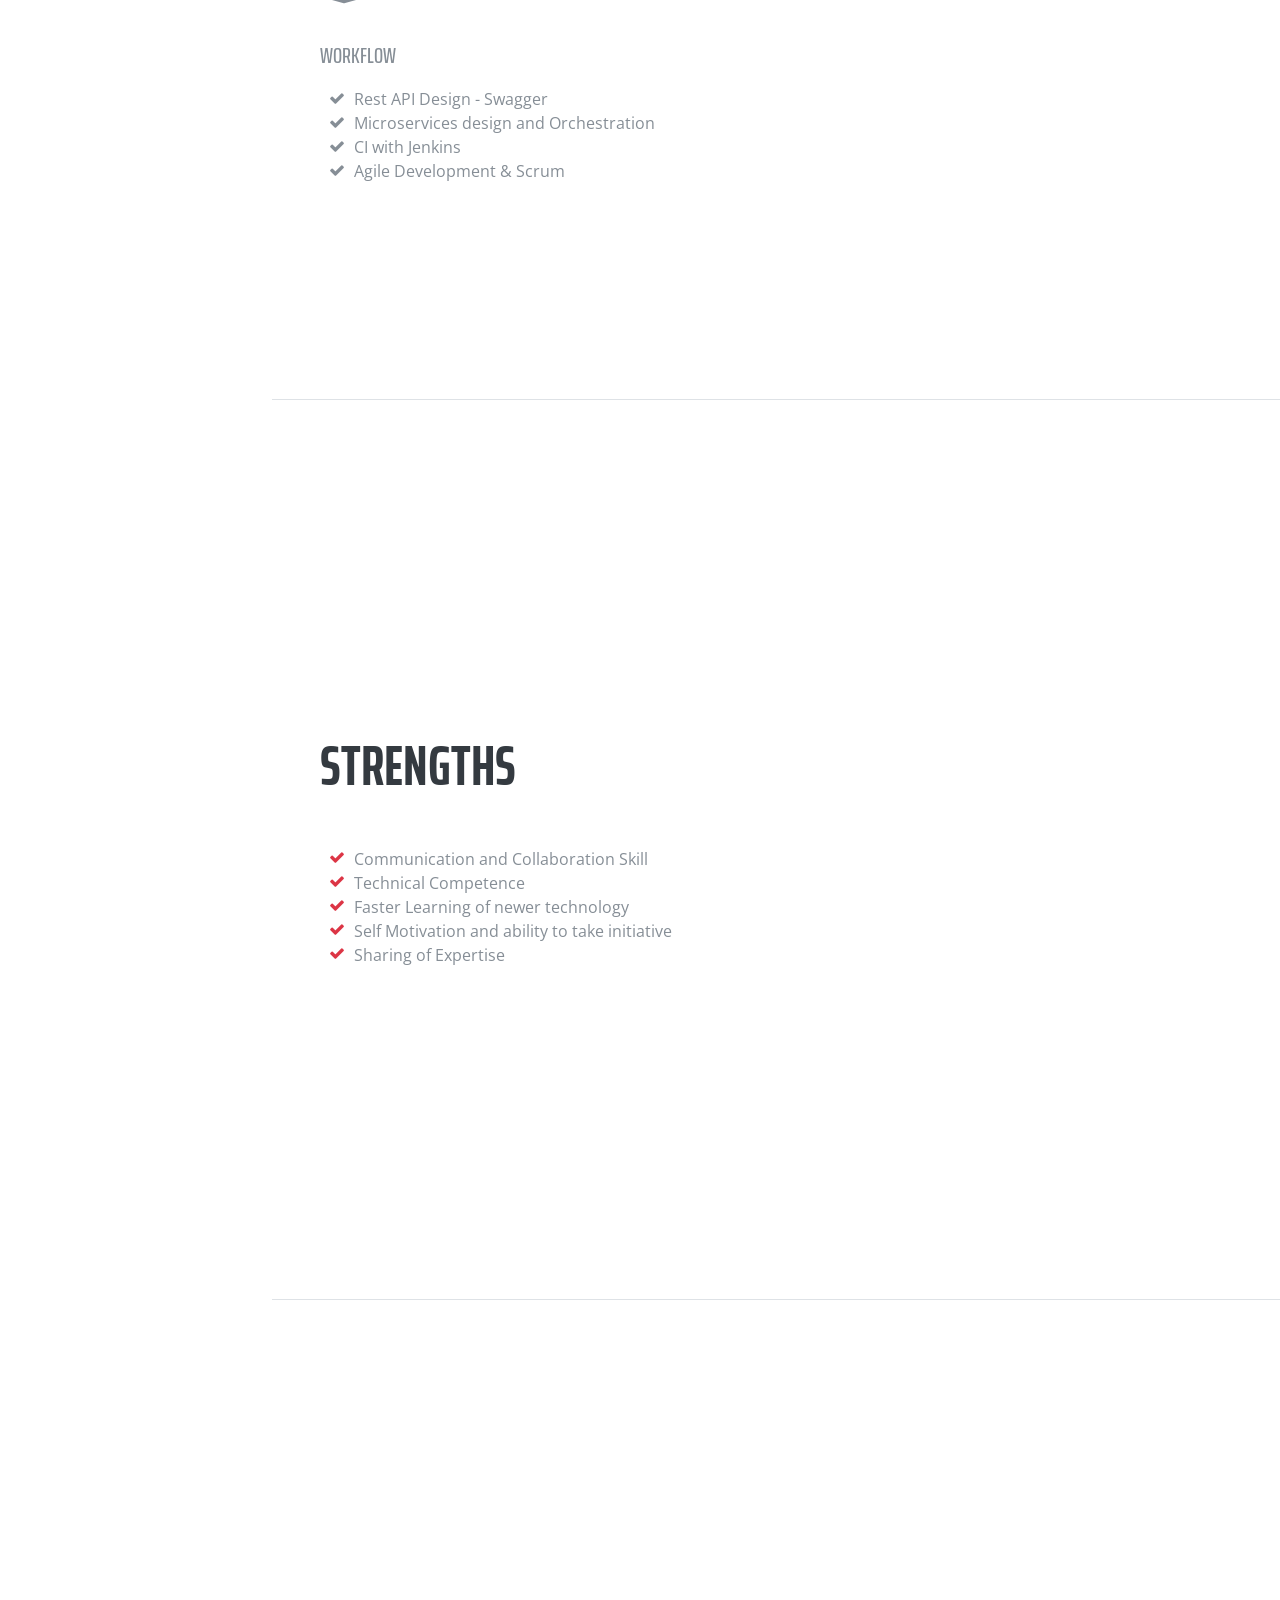
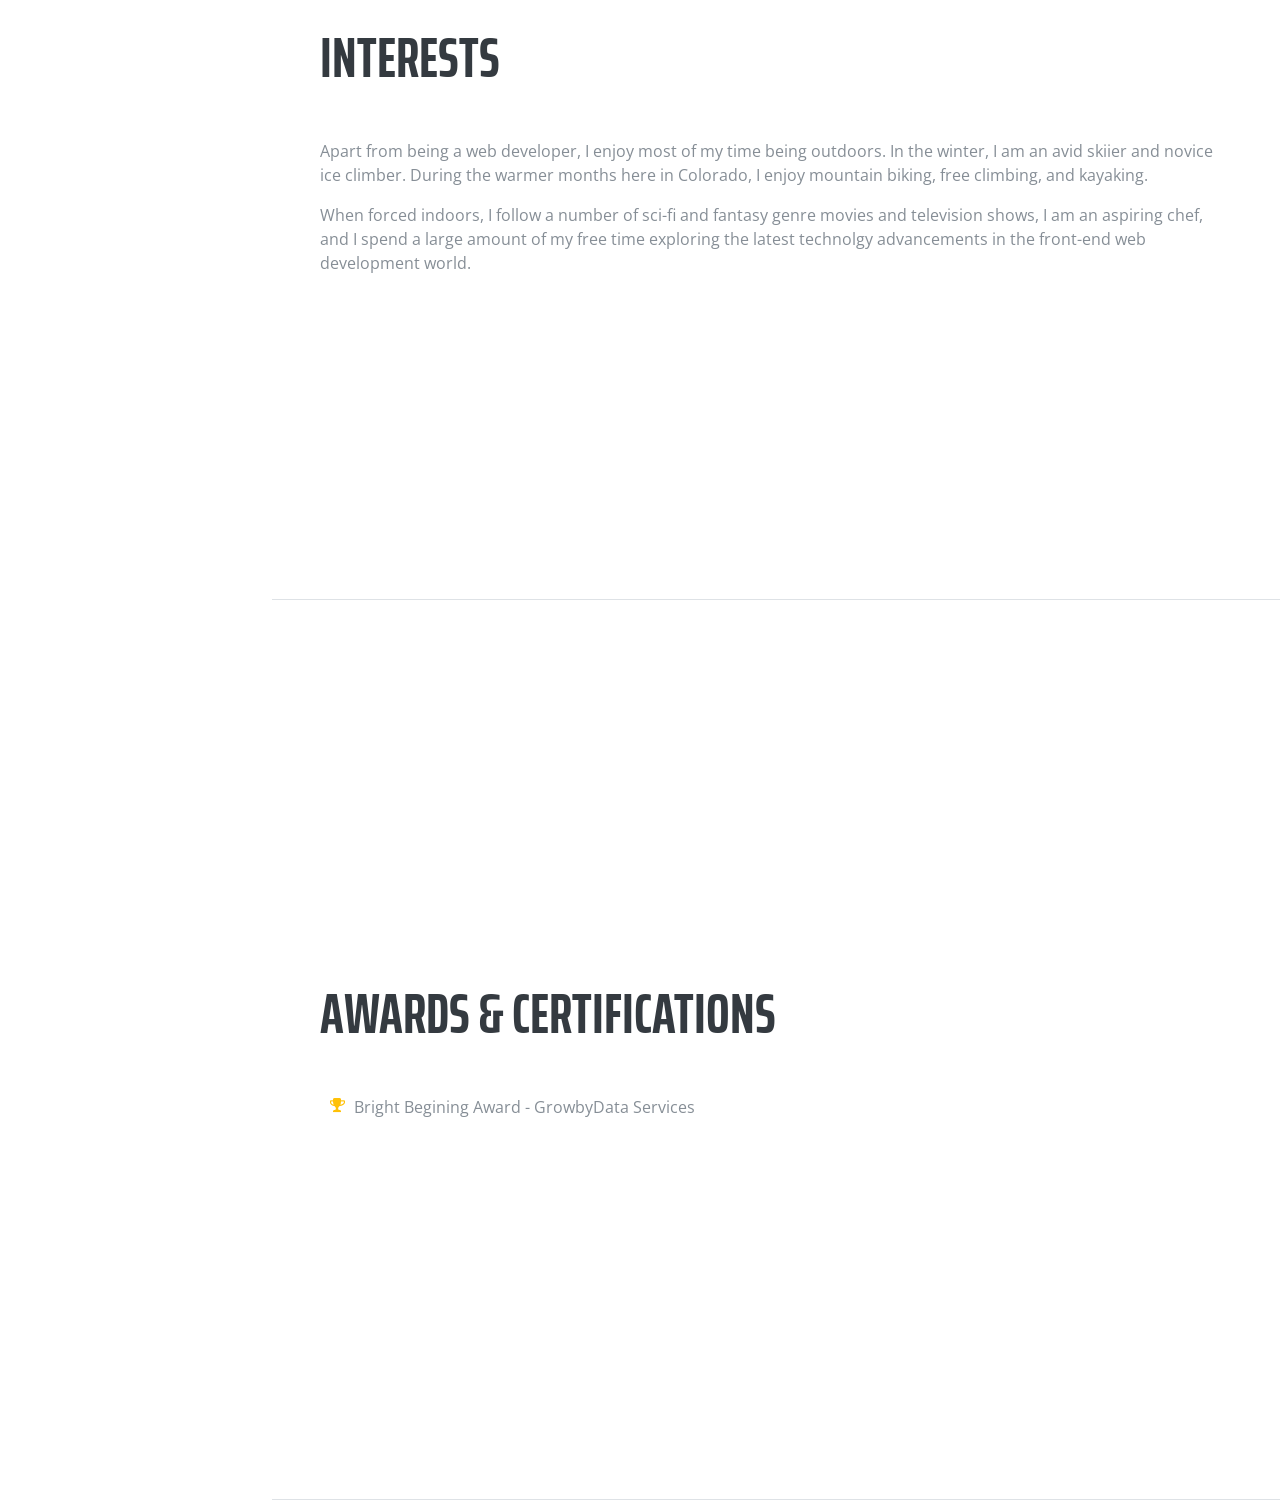
==== commit d78f5f78: "New: Added Strength Section" ====
--- a/index.html
+++ b/index.html
@@ -52,6 +52,9 @@
             <a class="nav-link js-scroll-trigger" href="#skills">Skills</a>
           </li>
           <li class="nav-item">
+            <a class="nav-link js-scroll-trigger" href="#strengths">Strengths</a>
+          </li>
+          <li class="nav-item">
             <a class="nav-link js-scroll-trigger" href="#interests">Interests</a>
           </li>
           <li class="nav-item">
@@ -260,6 +263,38 @@
         </div>
       </section>
 
+        <section class="resume-section p-3 p-lg-5 d-flex flex-column" id="strengths">
+          <div class="my-auto">
+            <h2 class="mb-5">Strengths</h2>
+              <ul class="fa-ul mb-0">
+                <li>
+                  <i class="fa-li fa fa-check text-danger"></i>
+                  Communication and Collaboration Skill</li>
+              </ul>
+              <ul class="fa-ul mb-0">
+                <li>
+                  <i class="fa-li fa fa-check text-danger"></i>
+                   Technical Competence</li>
+              </ul>
+              <ul class="fa-ul mb-0">
+                <li>
+                  <i class="fa-li fa fa-check text-danger"></i>
+                  Faster Learning of newer technology</li>
+              </ul>
+              <ul class="fa-ul mb-0">
+                <li>
+                  <i class="fa-li fa fa-check text-danger"></i>
+                  Self Motivation and ability to take initiative</li>
+              </ul>
+              <ul class="fa-ul mb-0">
+                <li>
+                  <i class="fa-li fa fa-check text-danger"></i>
+                  Sharing of Expertise</li>
+              </ul>
+
+          </div>
+        </section>
+
       <section class="resume-section p-3 p-lg-5 d-flex flex-column" id="interests">
         <div class="my-auto">
           <h2 class="mb-5">Interests</h2>
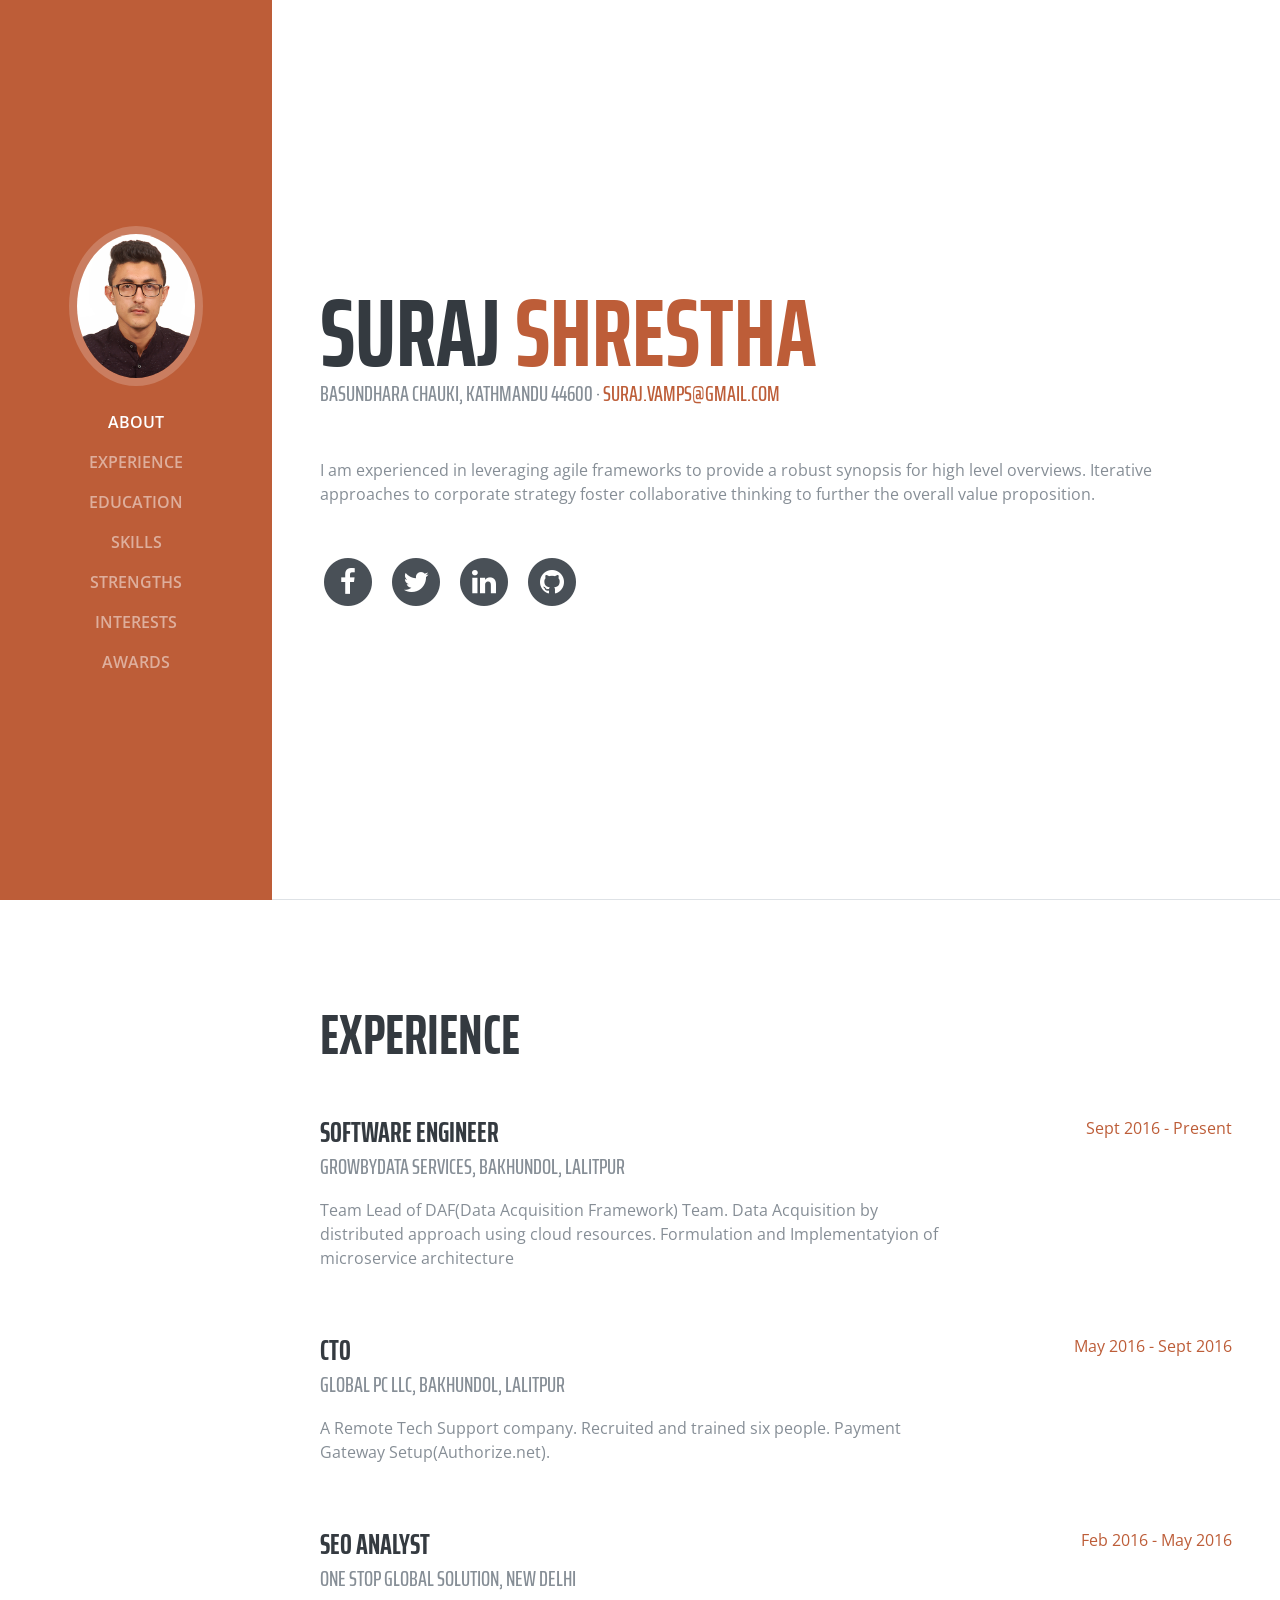
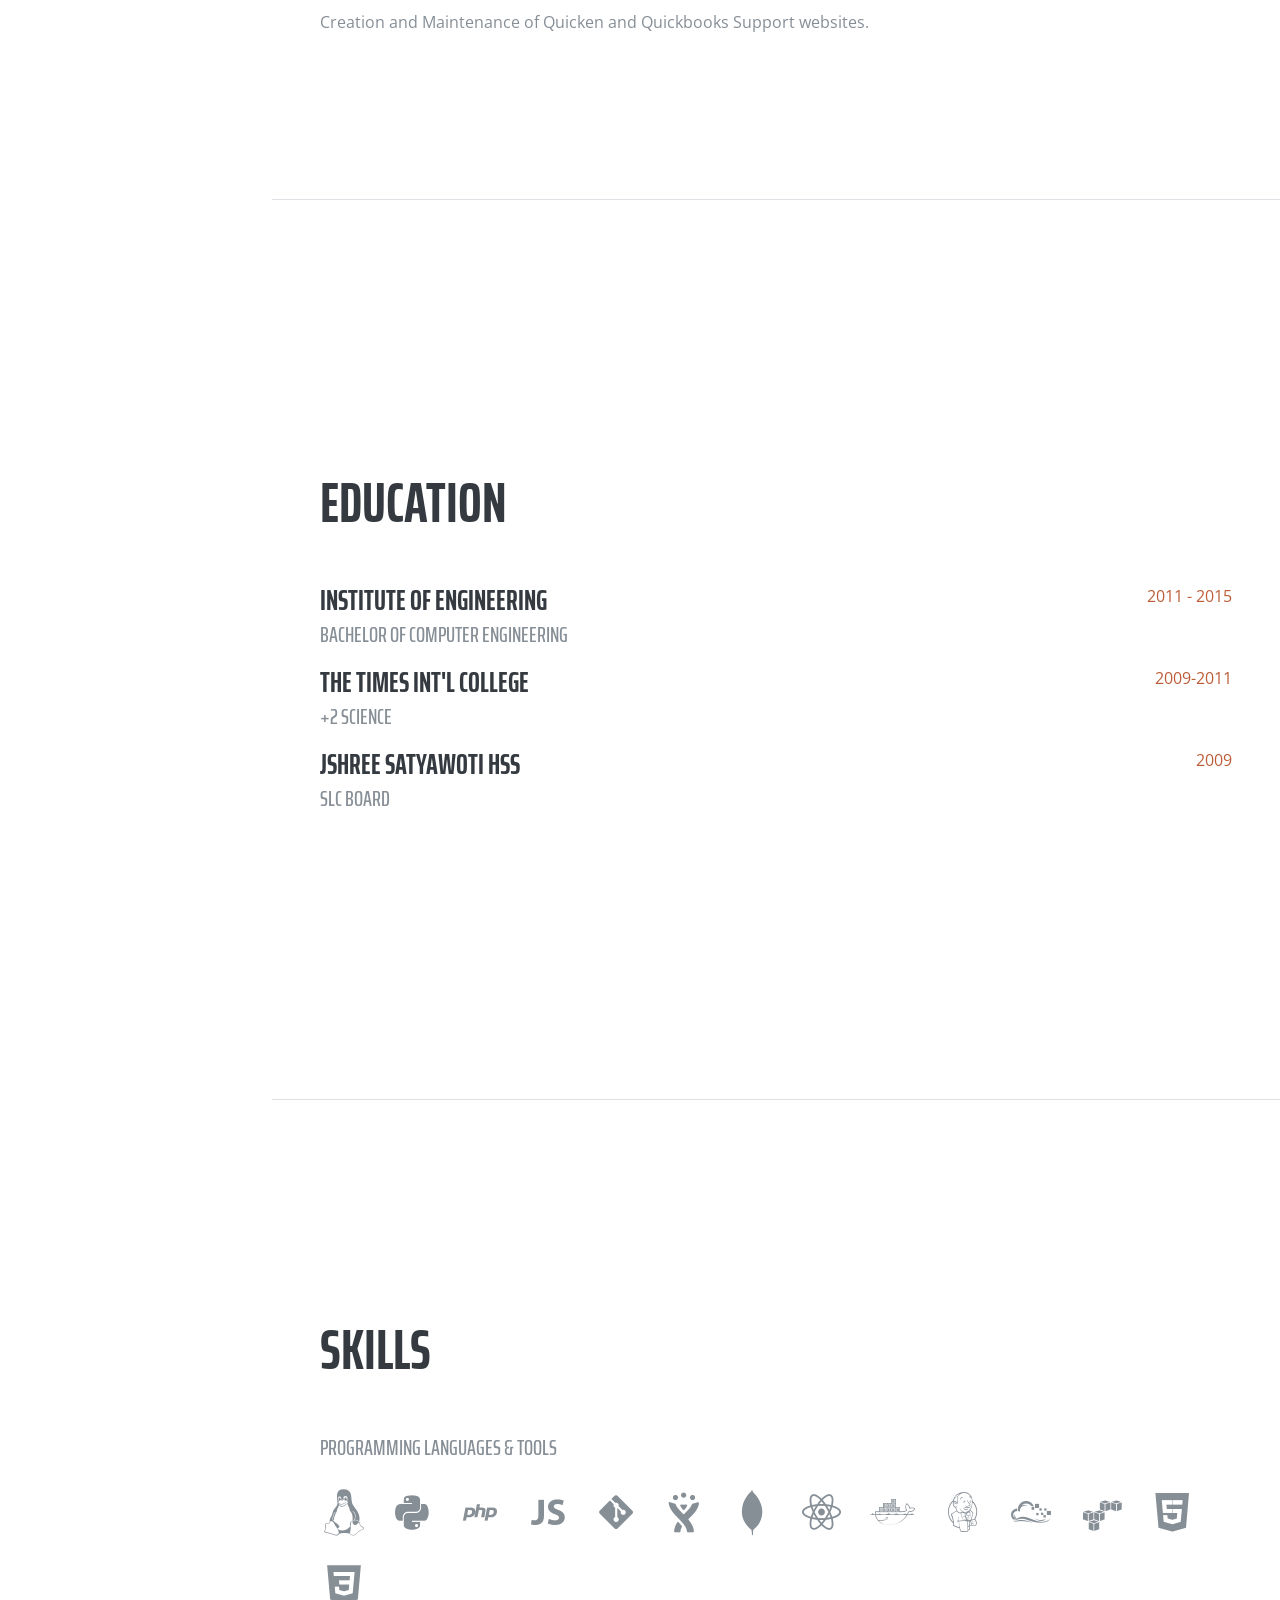
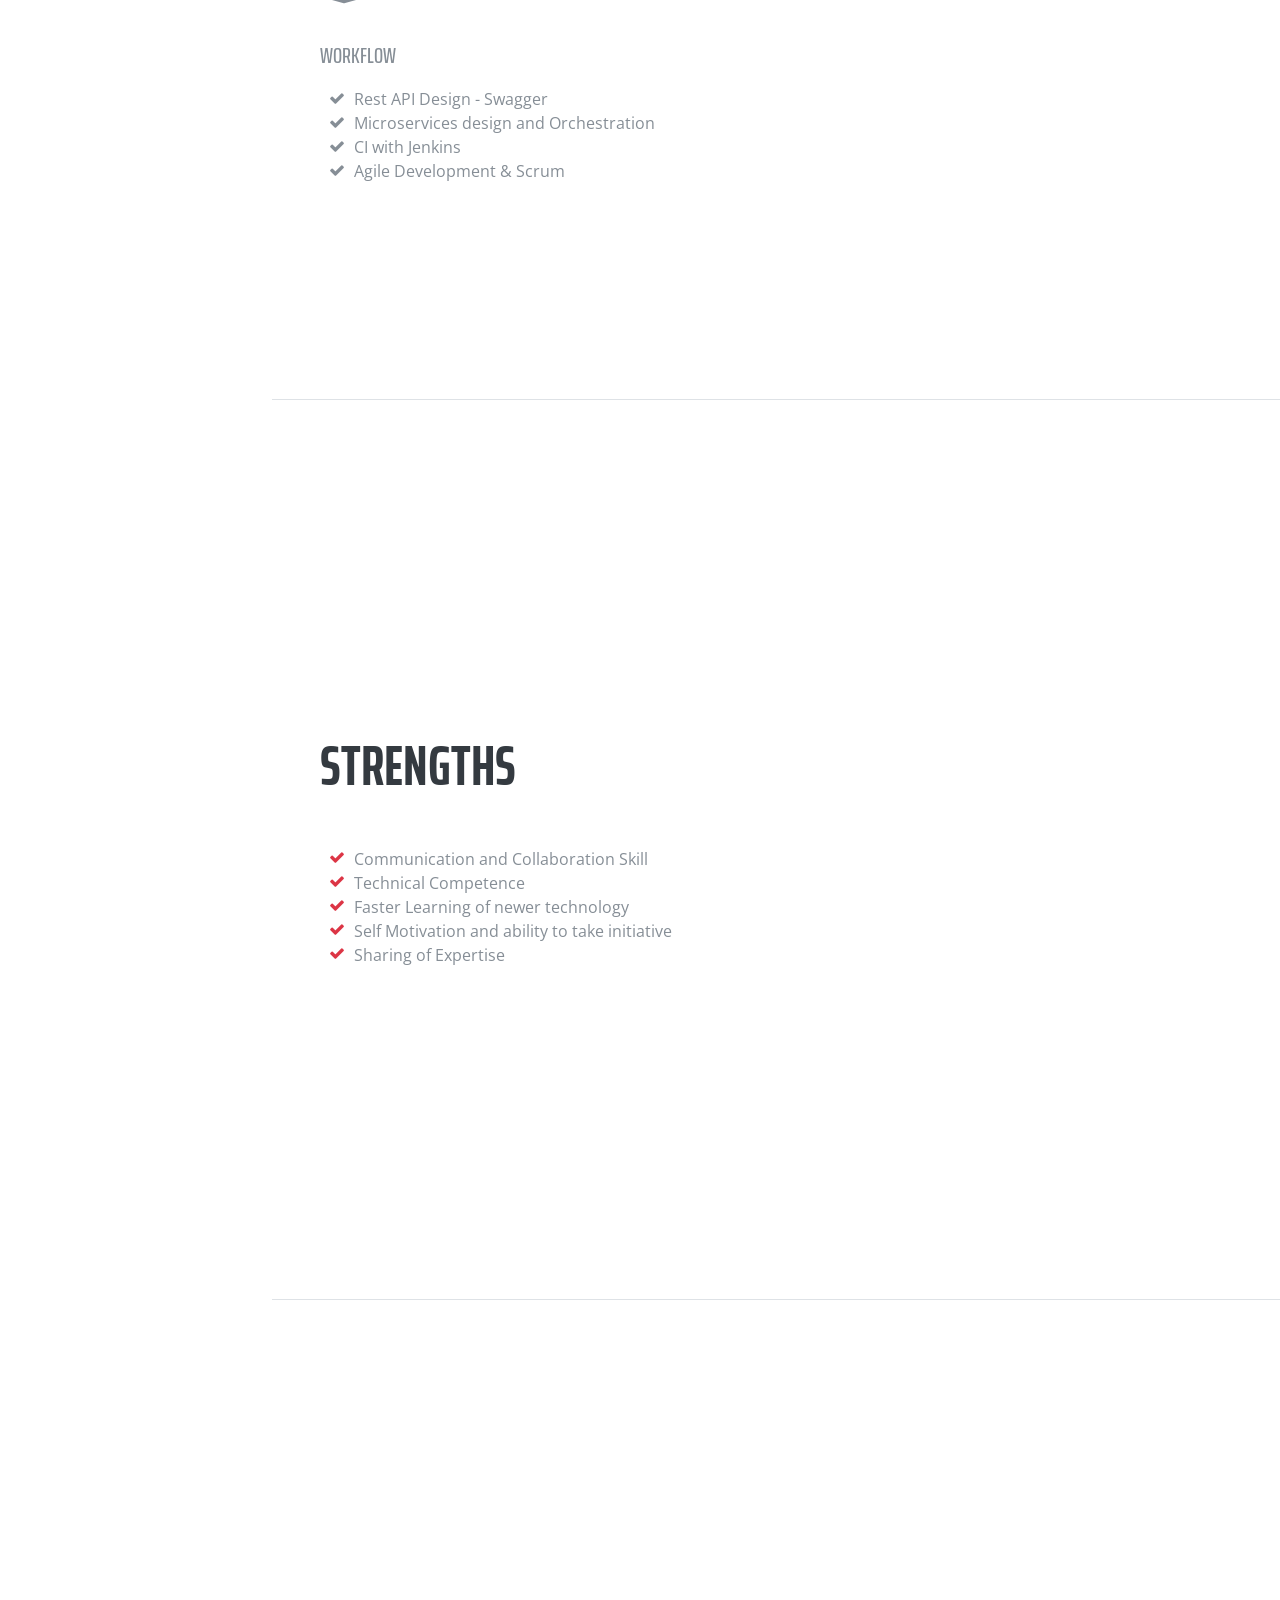
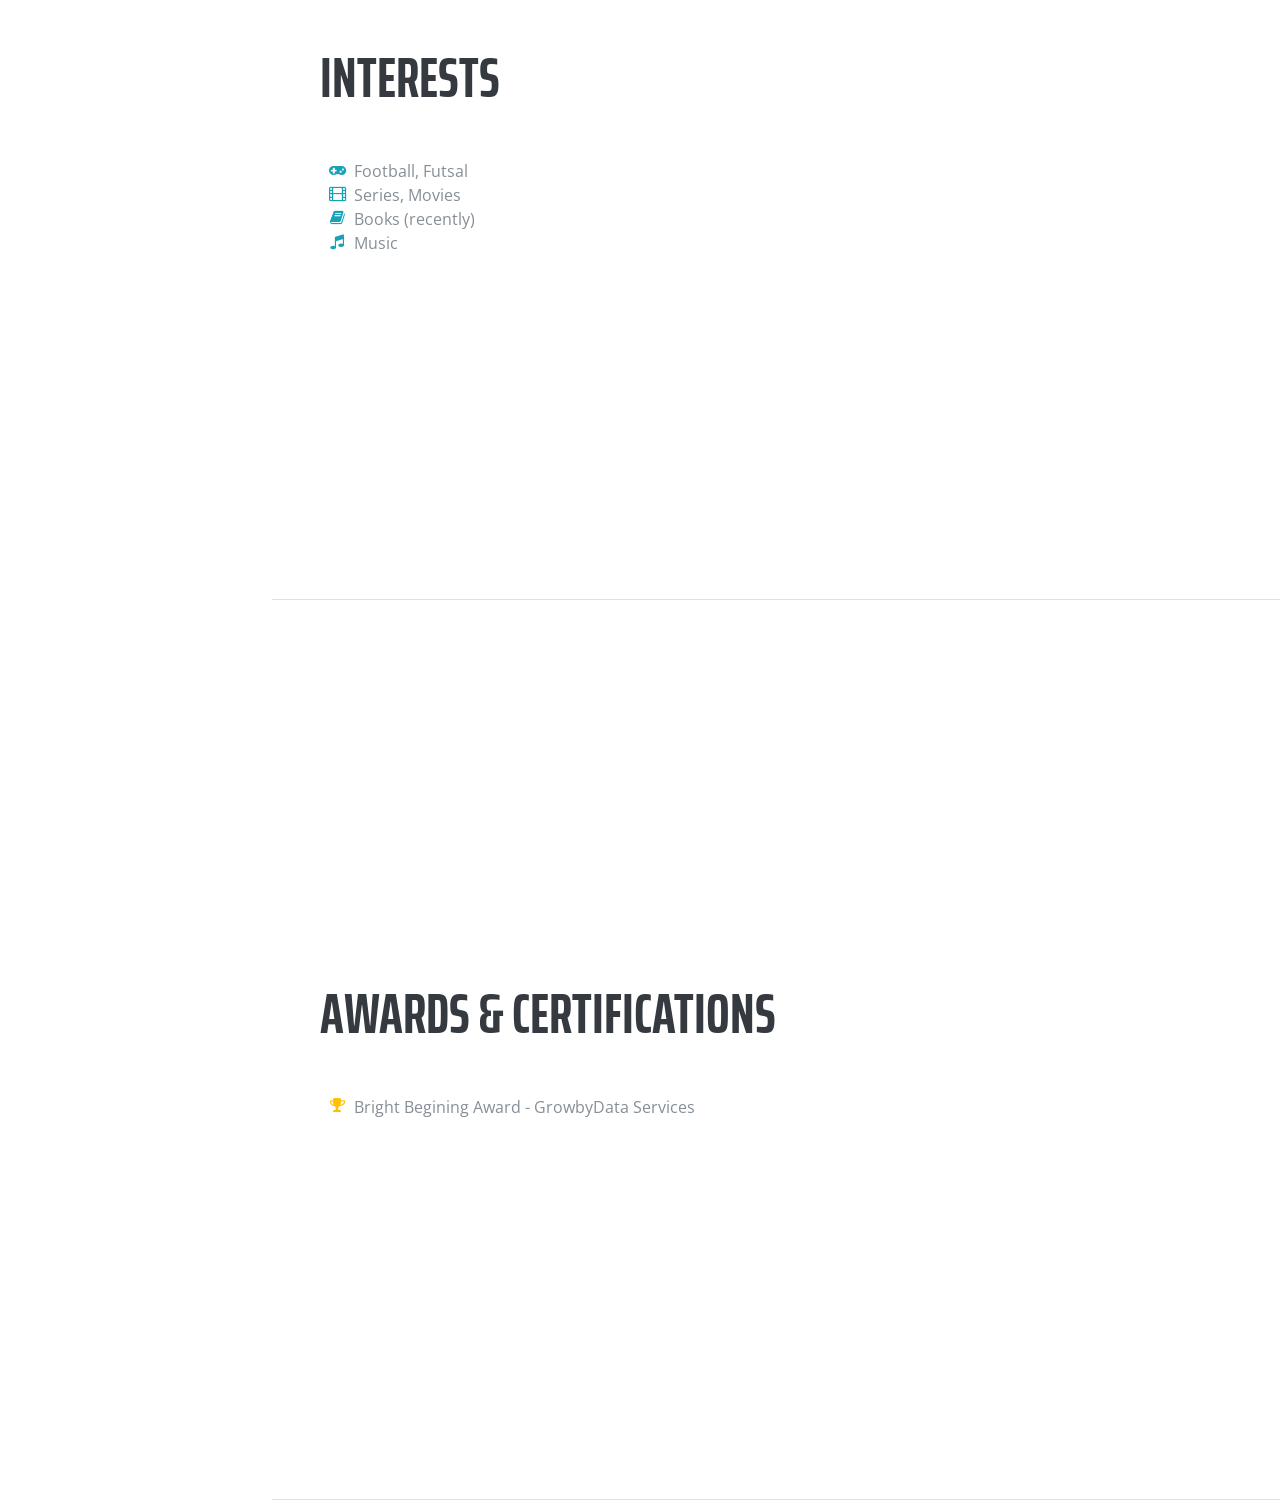
==== commit 87cb5937: "Fix: Changed Interest section" ====
--- a/index.html
+++ b/index.html
@@ -298,8 +298,23 @@
       <section class="resume-section p-3 p-lg-5 d-flex flex-column" id="interests">
         <div class="my-auto">
           <h2 class="mb-5">Interests</h2>
-          <p>Apart from being a web developer, I enjoy most of my time being outdoors. In the winter, I am an avid skiier and novice ice climber. During the warmer months here in Colorado, I enjoy mountain biking, free climbing, and kayaking.</p>
-          <p class="mb-0">When forced indoors, I follow a number of sci-fi and fantasy genre movies and television shows, I am an aspiring chef, and I spend a large amount of my free time exploring the latest technolgy advancements in the front-end web development world.</p>
+                    <ul class="fa-ul mb-0">
+                      <li>
+                        <i class="fa-li fa fa-gamepad text-info"></i>
+                        Football, Futsal</li>
+
+                      <li>
+                        <i class="fa-li fa fa-film text-info"></i>
+                        Series, Movies</li>
+                      <li>
+                        <i class="fa-li fa fa-book text-info"></i>
+                         Books (recently)</li>
+                       <li>
+                       <i class="fa-li fa fa-music text-info"></i>
+                        Music
+                       </li>
+
+                    </ul>
         </div>
       </section>
 
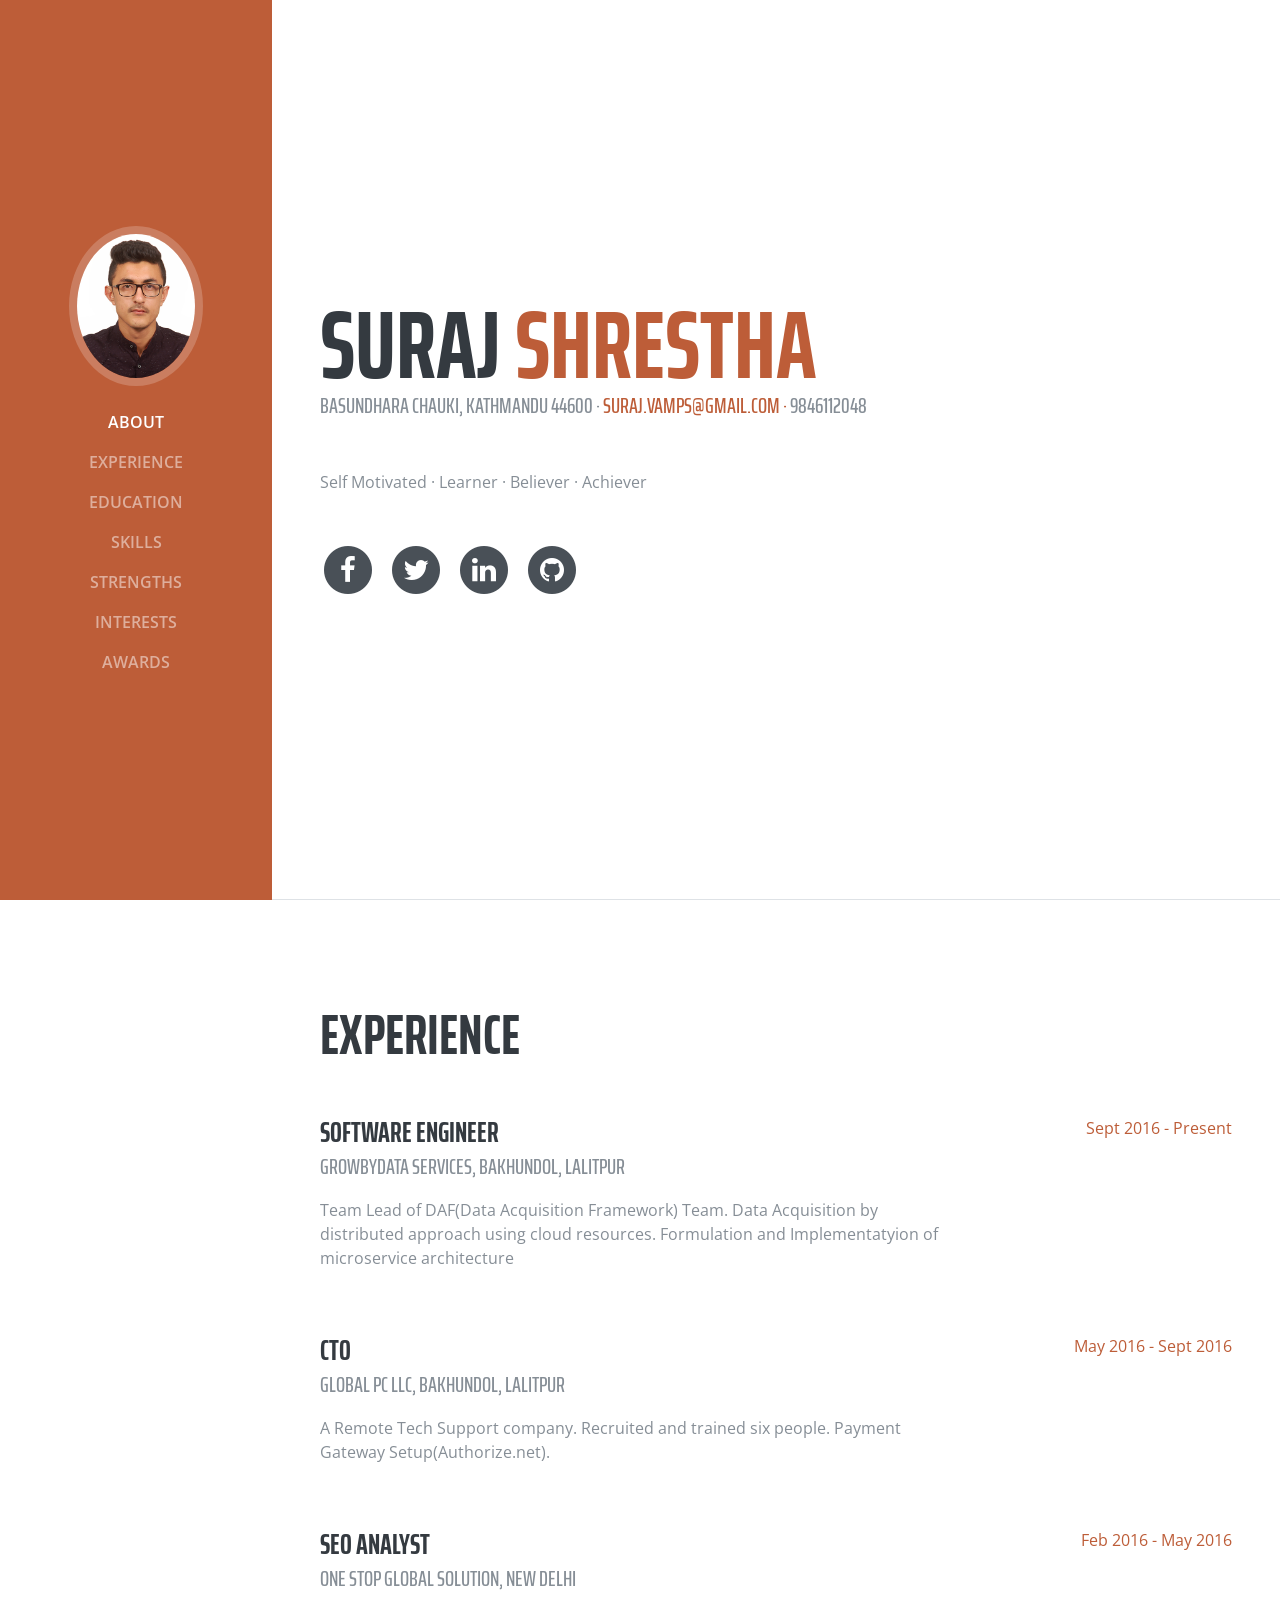
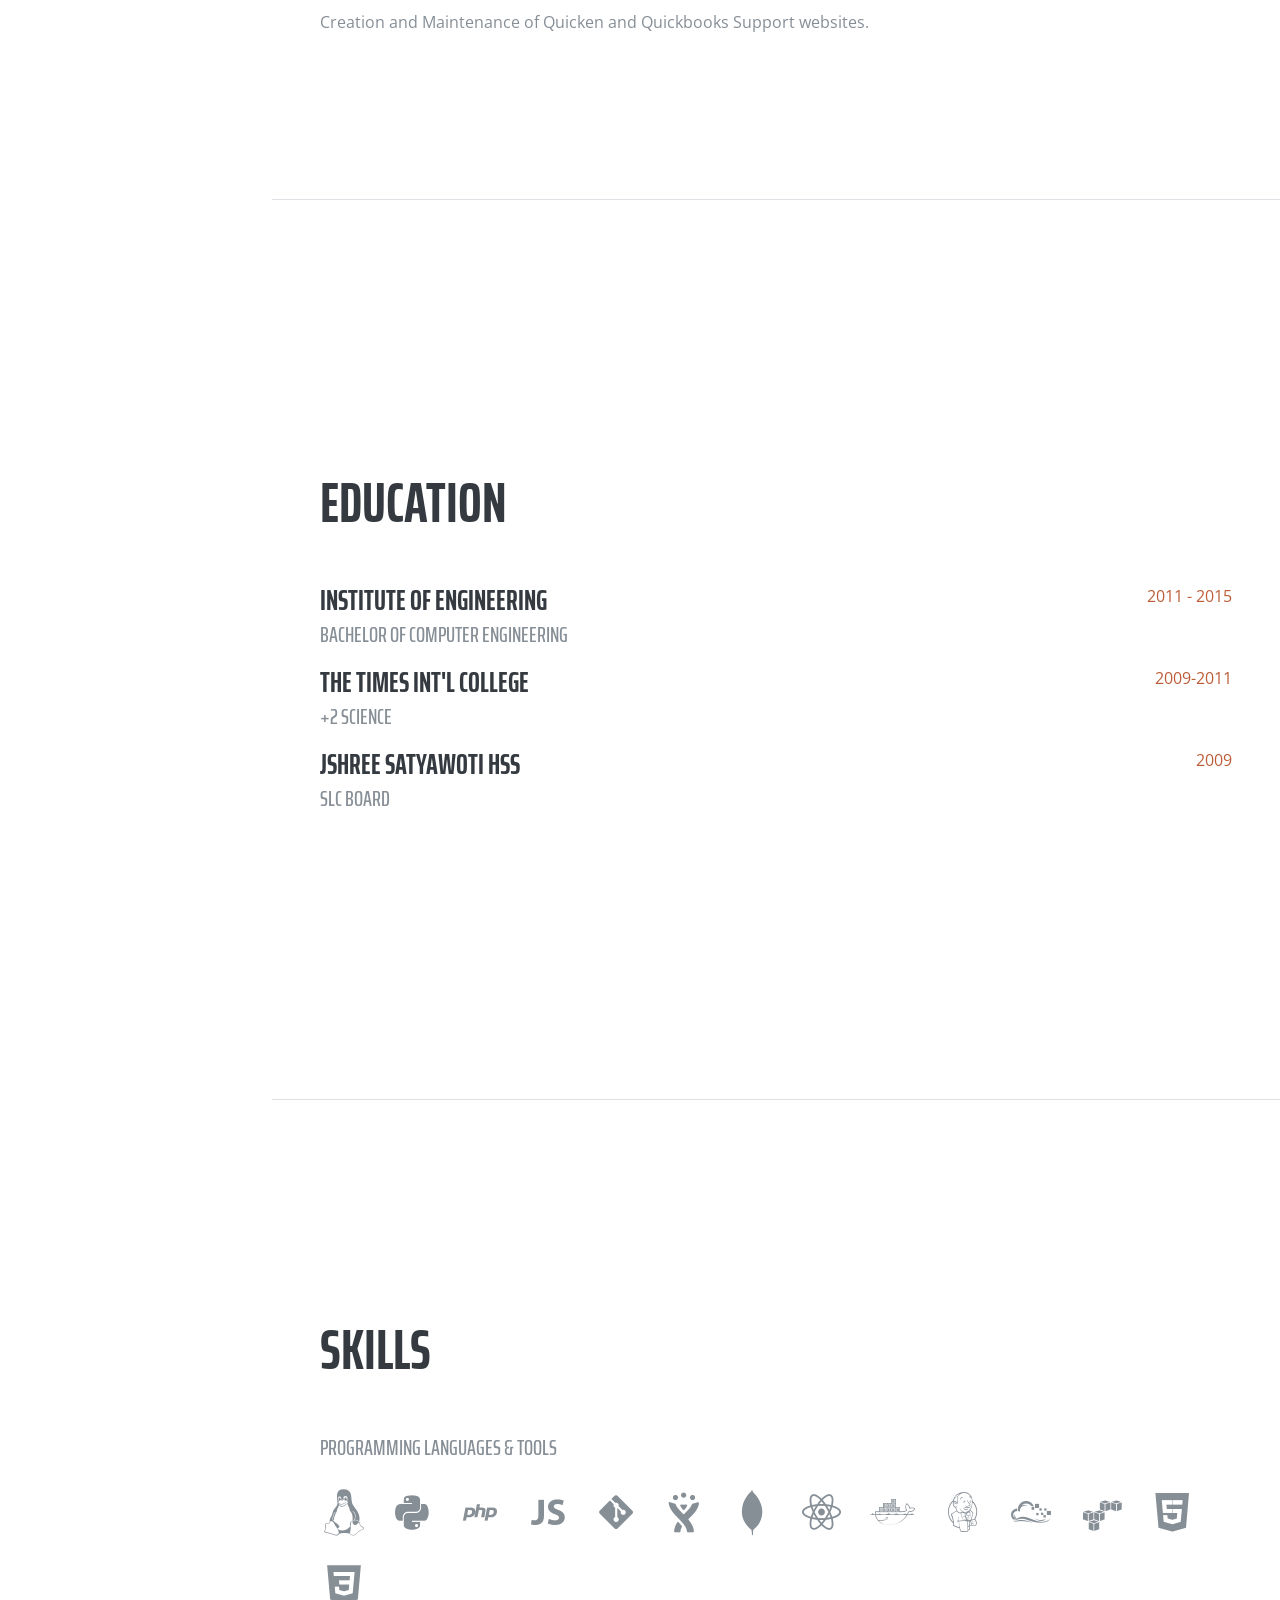
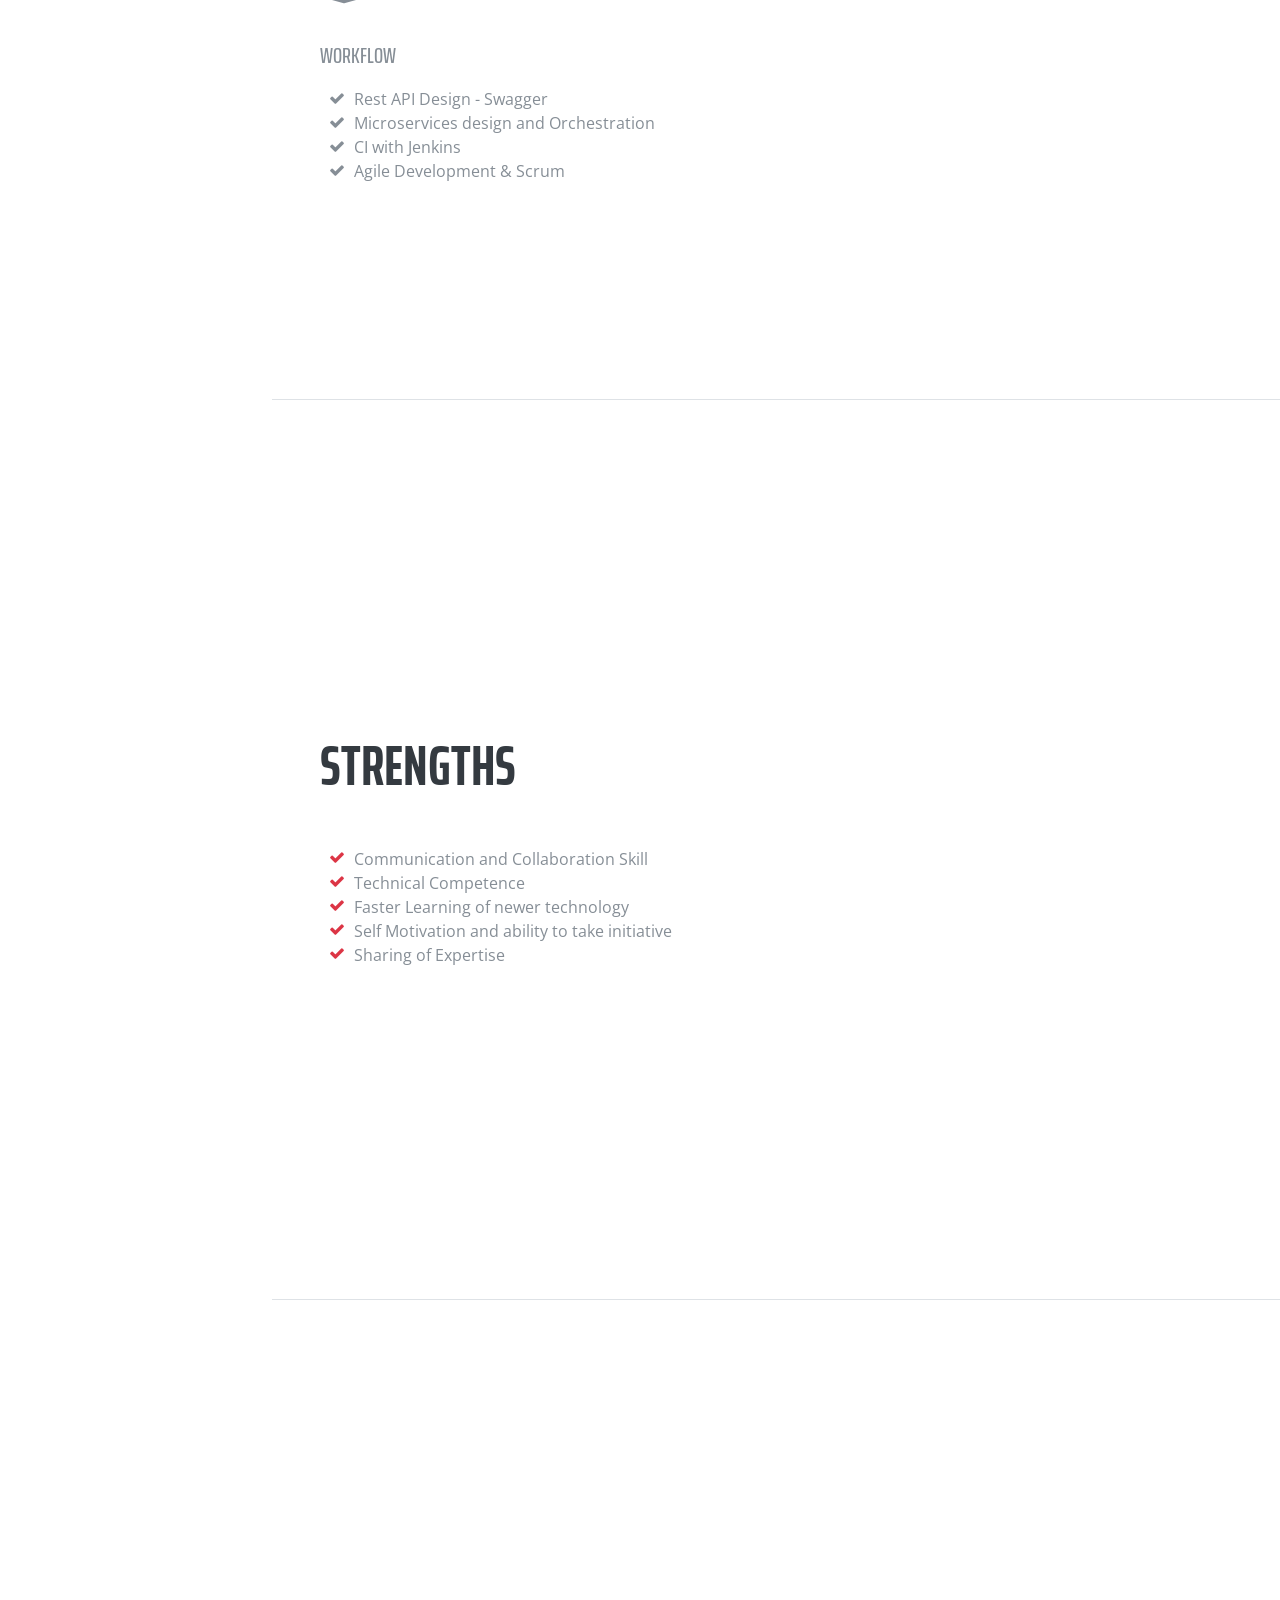
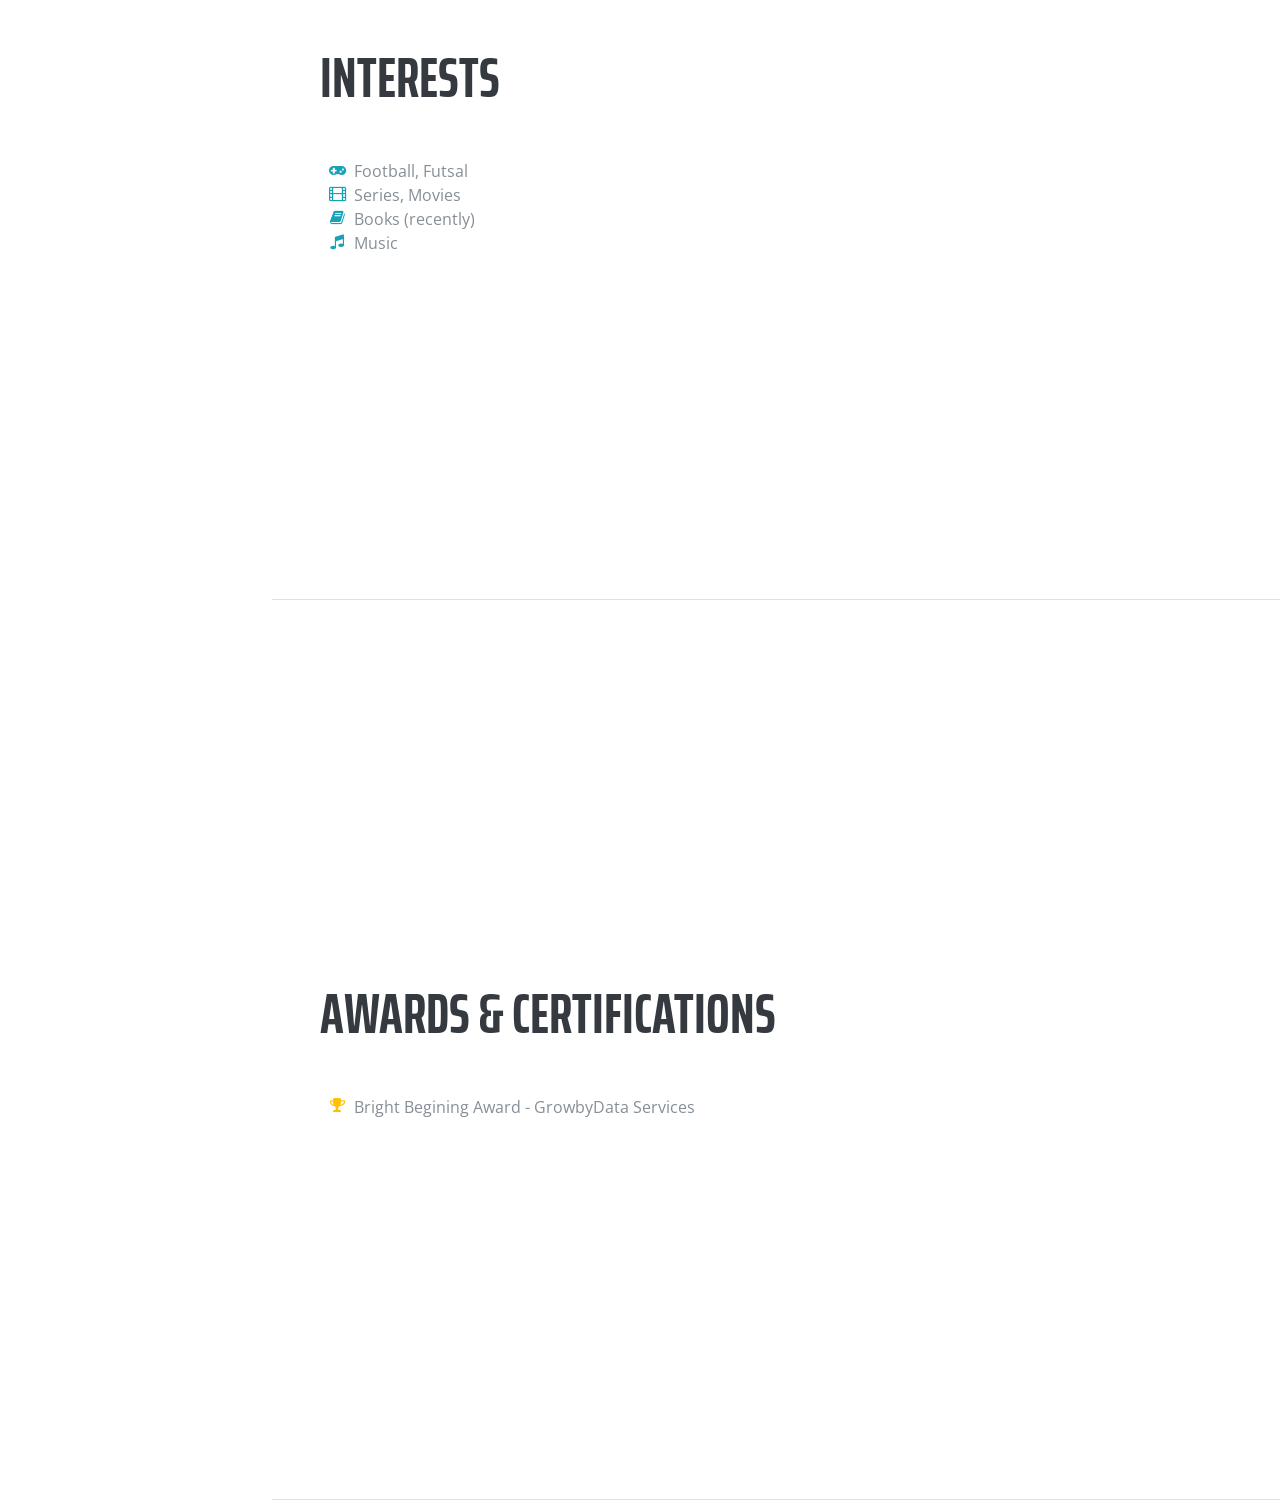
==== commit e8dd4d55: "Fix: Changed Intro" ====
--- a/index.html
+++ b/index.html
@@ -72,9 +72,10 @@
             <span class="text-primary">Shrestha</span>
           </h1>
           <div class="subheading mb-5">Basundhara Chauki, Kathmandu 44600 ·
-            <a href="mailto:suraj.vamps@gmail.com">suraj.vamps@gmail.com</a>
-          </div>
-          <p class="mb-5">I am experienced in leveraging agile frameworks to provide a robust synopsis for high level overviews. Iterative approaches to corporate strategy foster collaborative thinking to further the overall value proposition.</p>
+            <a href="mailto:suraj.vamps@gmail.com">suraj.vamps@gmail.com · </a>
+            9846112048
+          </div>
+          <p class="mb-5">Self Motivated · Learner · Believer · Achiever</p>
           <ul class="list-inline list-social-icons mb-0">
             <li class="list-inline-item">
               <a href="https://www.facebook.com/Xcute.satanX">
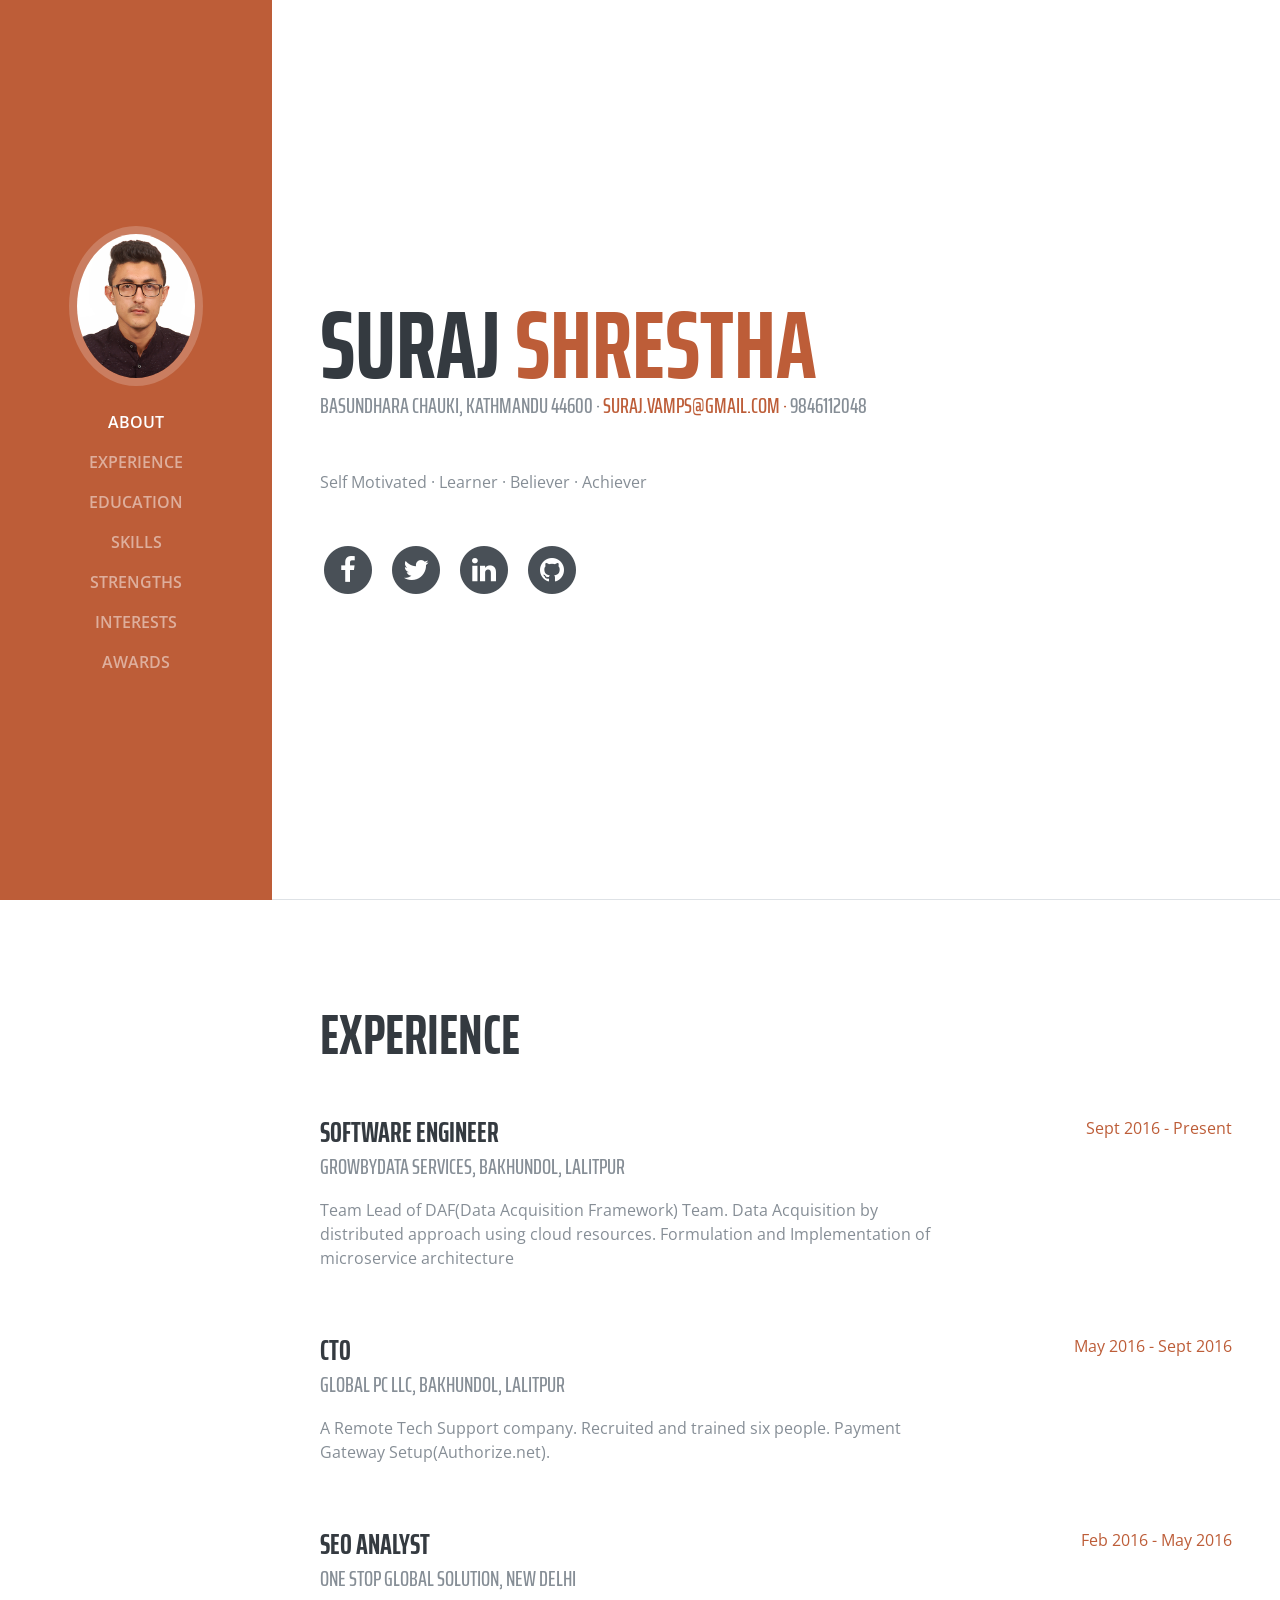
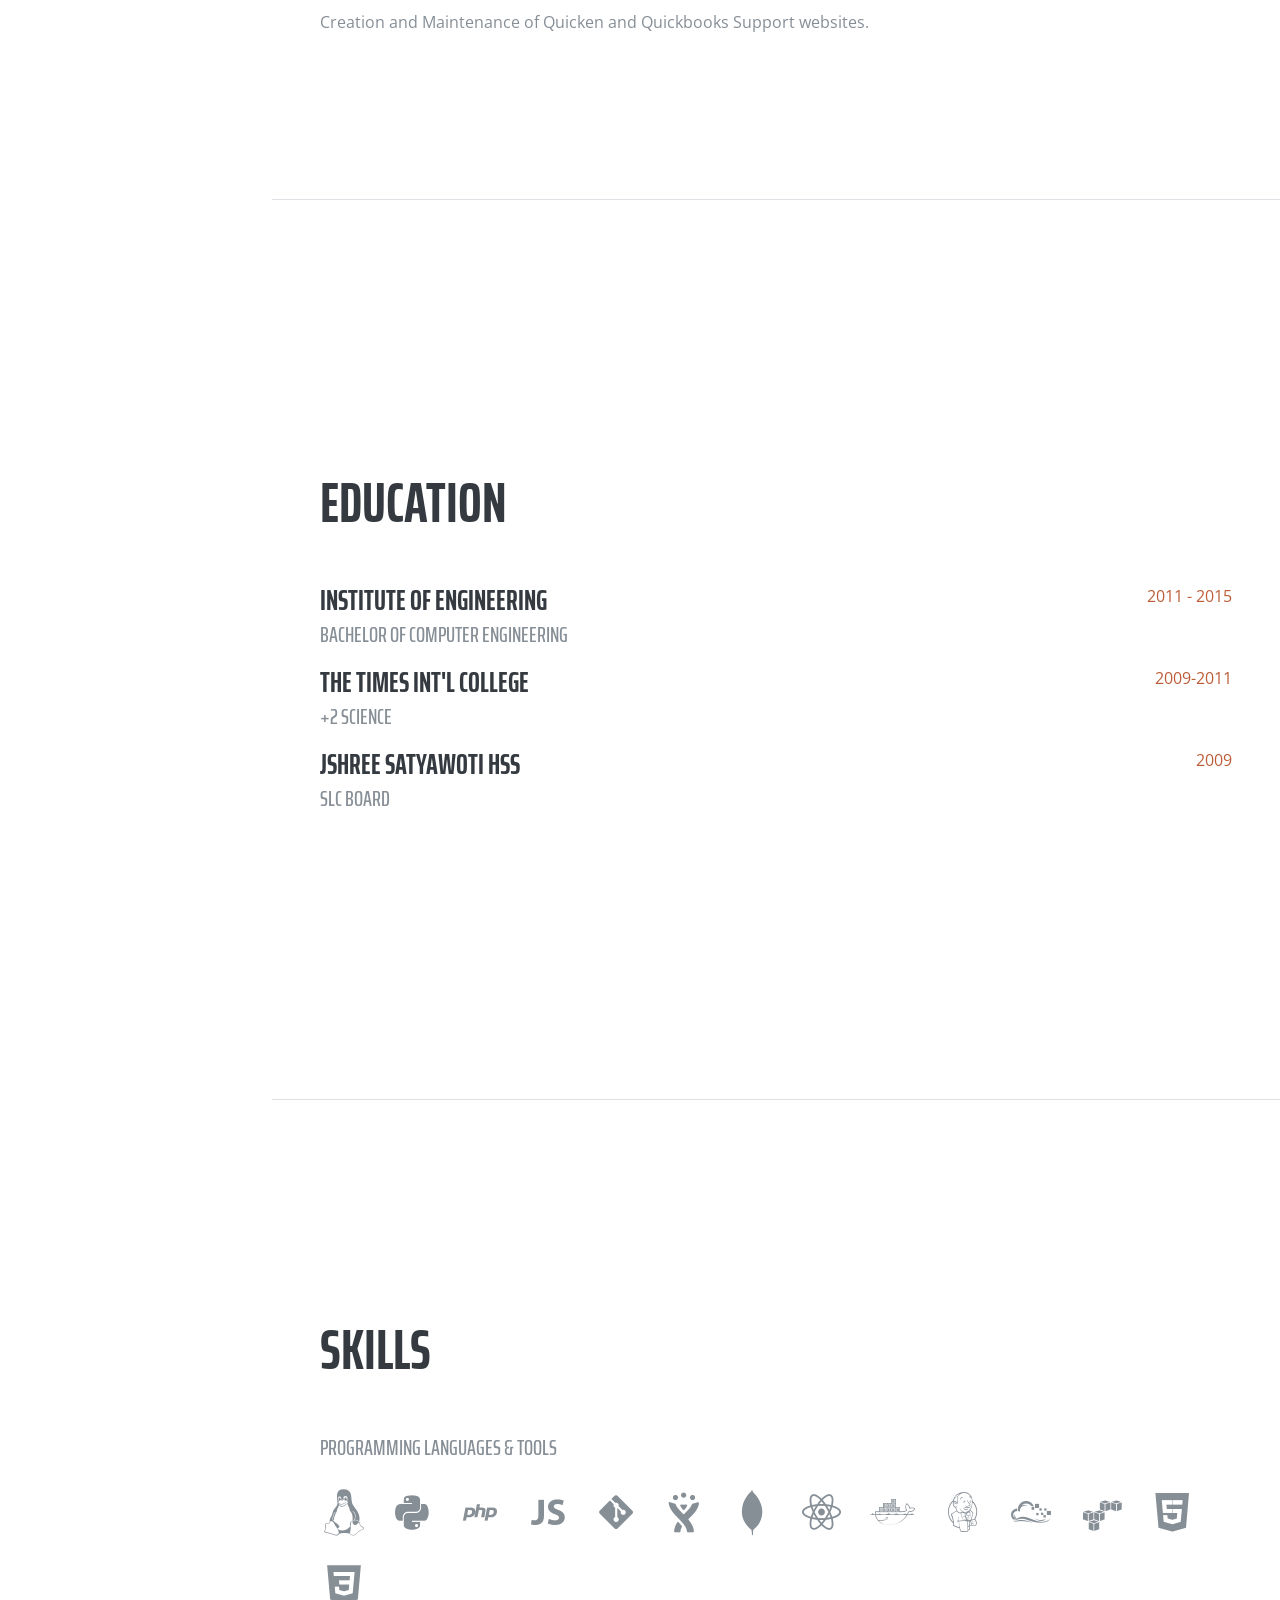
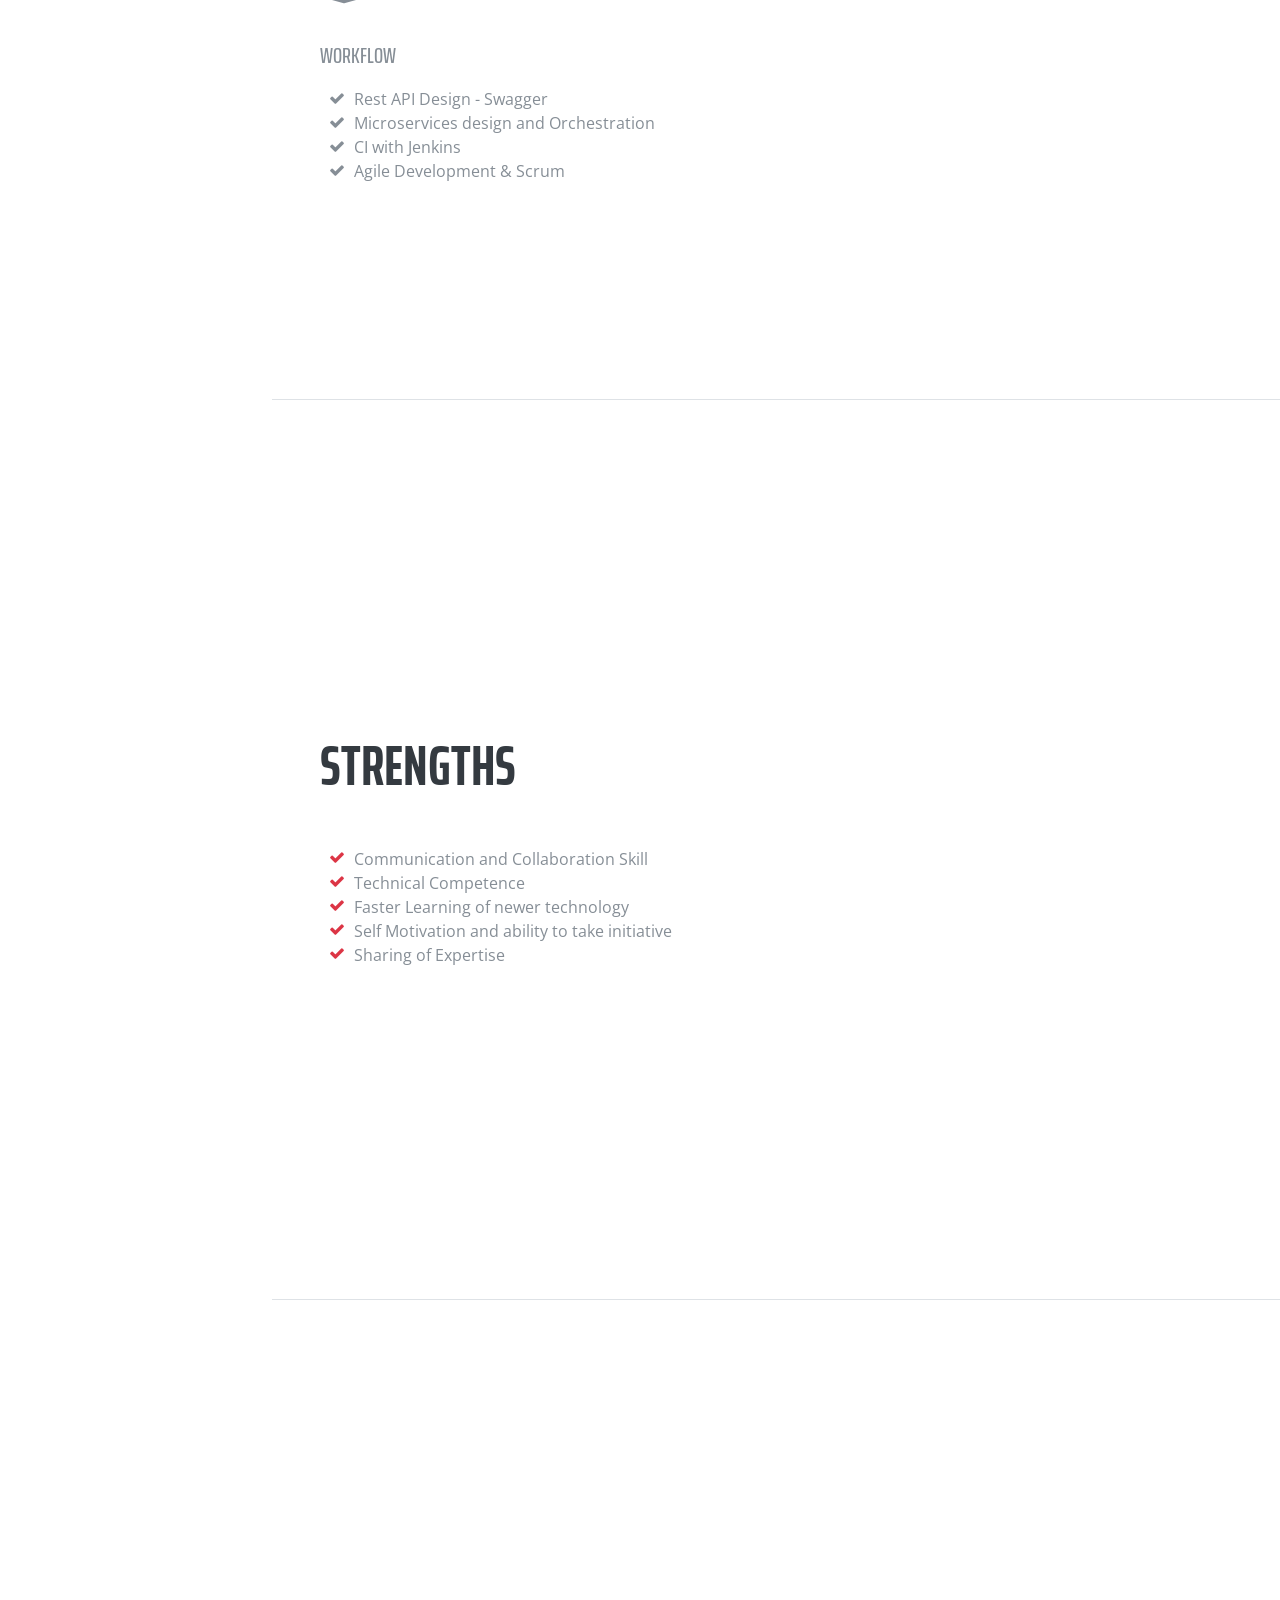
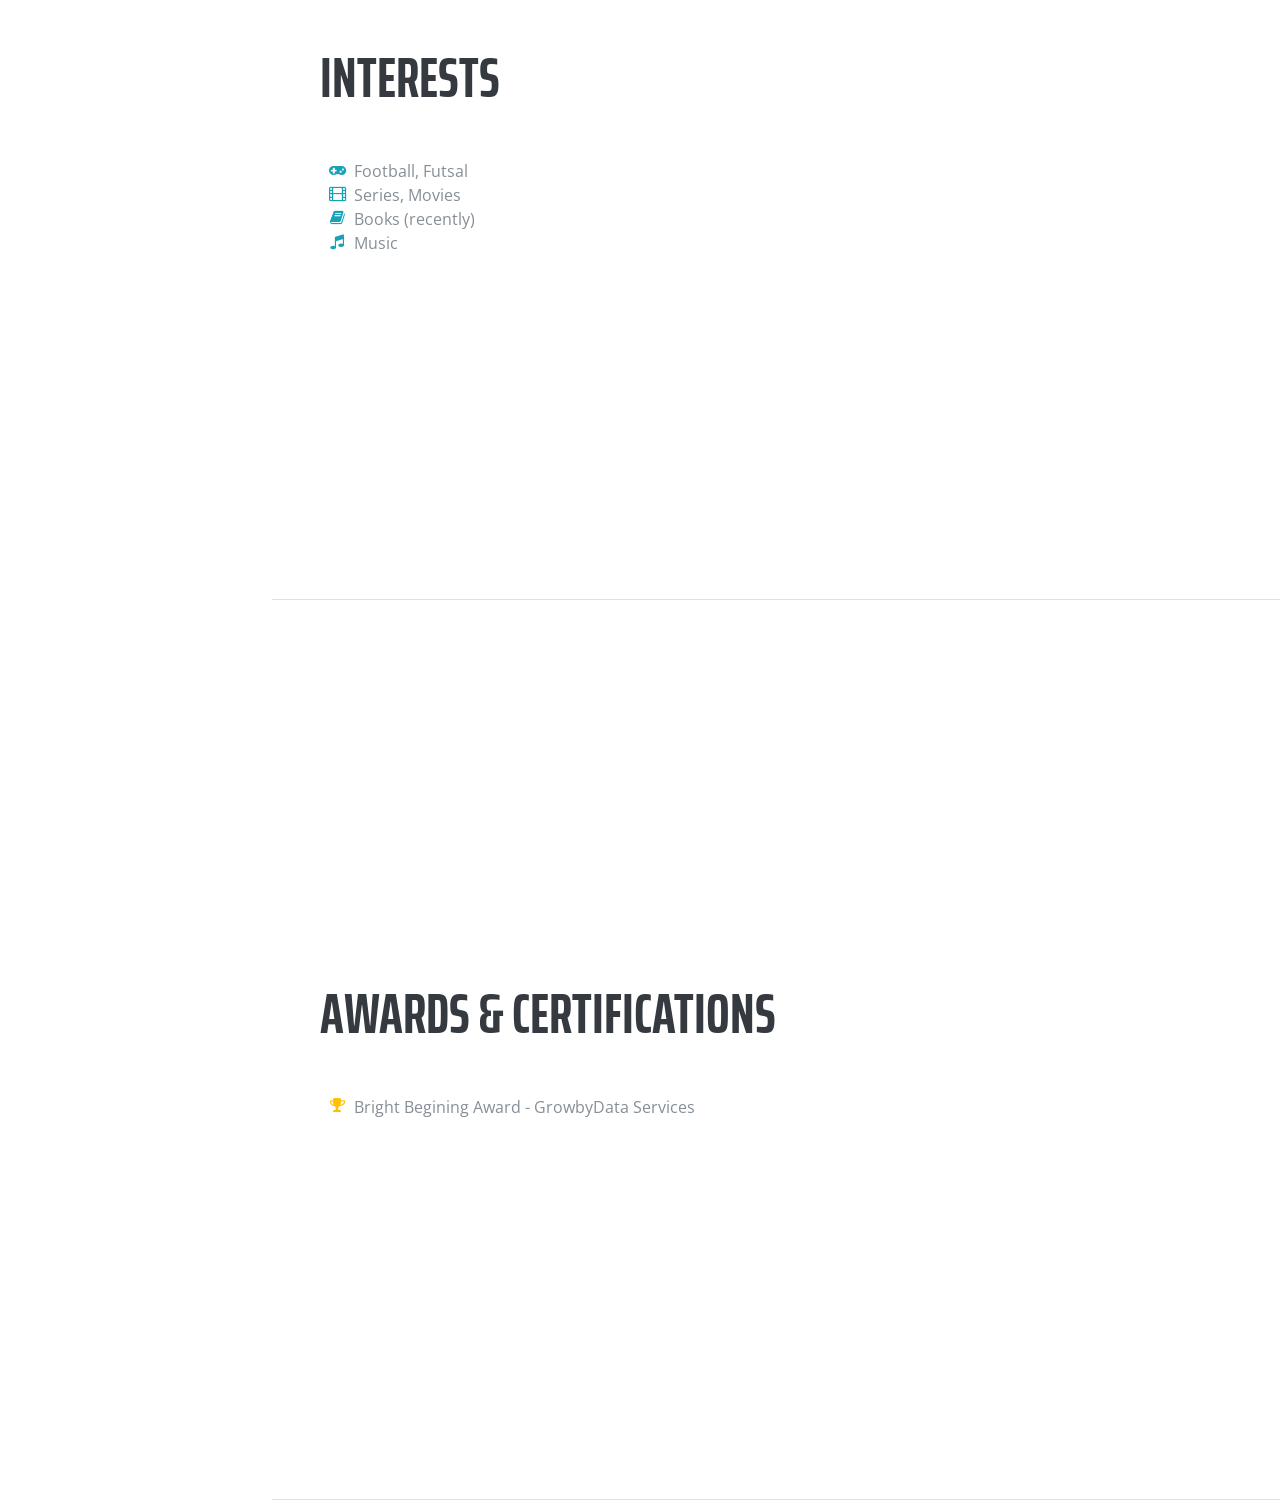
==== commit 4aa70e07: "Fix: typo" ====
--- a/index.html
+++ b/index.html
@@ -8,7 +8,7 @@
     <meta name="description" content="">
     <meta name="author" content="">
 
-    <title>Resume - Start Bootstrap Theme</title>
+    <title>Resume - Suraj Shrestha</title>
 
     <!-- Bootstrap core CSS -->
     <link href="vendor/bootstrap/css/bootstrap.min.css" rel="stylesheet">
@@ -29,7 +29,7 @@
 
     <nav class="navbar navbar-expand-lg navbar-dark bg-primary fixed-top" id="sideNav">
       <a class="navbar-brand js-scroll-trigger" href="#page-top">
-        <span class="d-block d-lg-none">Start Bootstrap</span>
+        <span class="d-block d-lg-none">Resume - Suraj Shrestha</span>
         <span class="d-none d-lg-block">
           <img class="img-fluid img-profile rounded-circle mx-auto mb-2" src="img/profile.png" alt="">
         </span>
@@ -121,7 +121,7 @@
             <div class="resume-content mr-auto">
               <h3 class="mb-0">Software Engineer</h3>
               <div class="subheading mb-3">GrowbyData Services, Bakhundol, Lalitpur</div>
-              <p>Team Lead of DAF(Data Acquisition Framework) Team. Data Acquisition by distributed approach using cloud resources. Formulation and Implementatyion of microservice architecture</p>
+              <p>Team Lead of DAF(Data Acquisition Framework) Team. Data Acquisition by distributed approach using cloud resources. Formulation and Implementation of microservice architecture</p>
             </div>
             <div class="resume-date text-md-right">
               <span class="text-primary">Sept 2016 - Present</span>
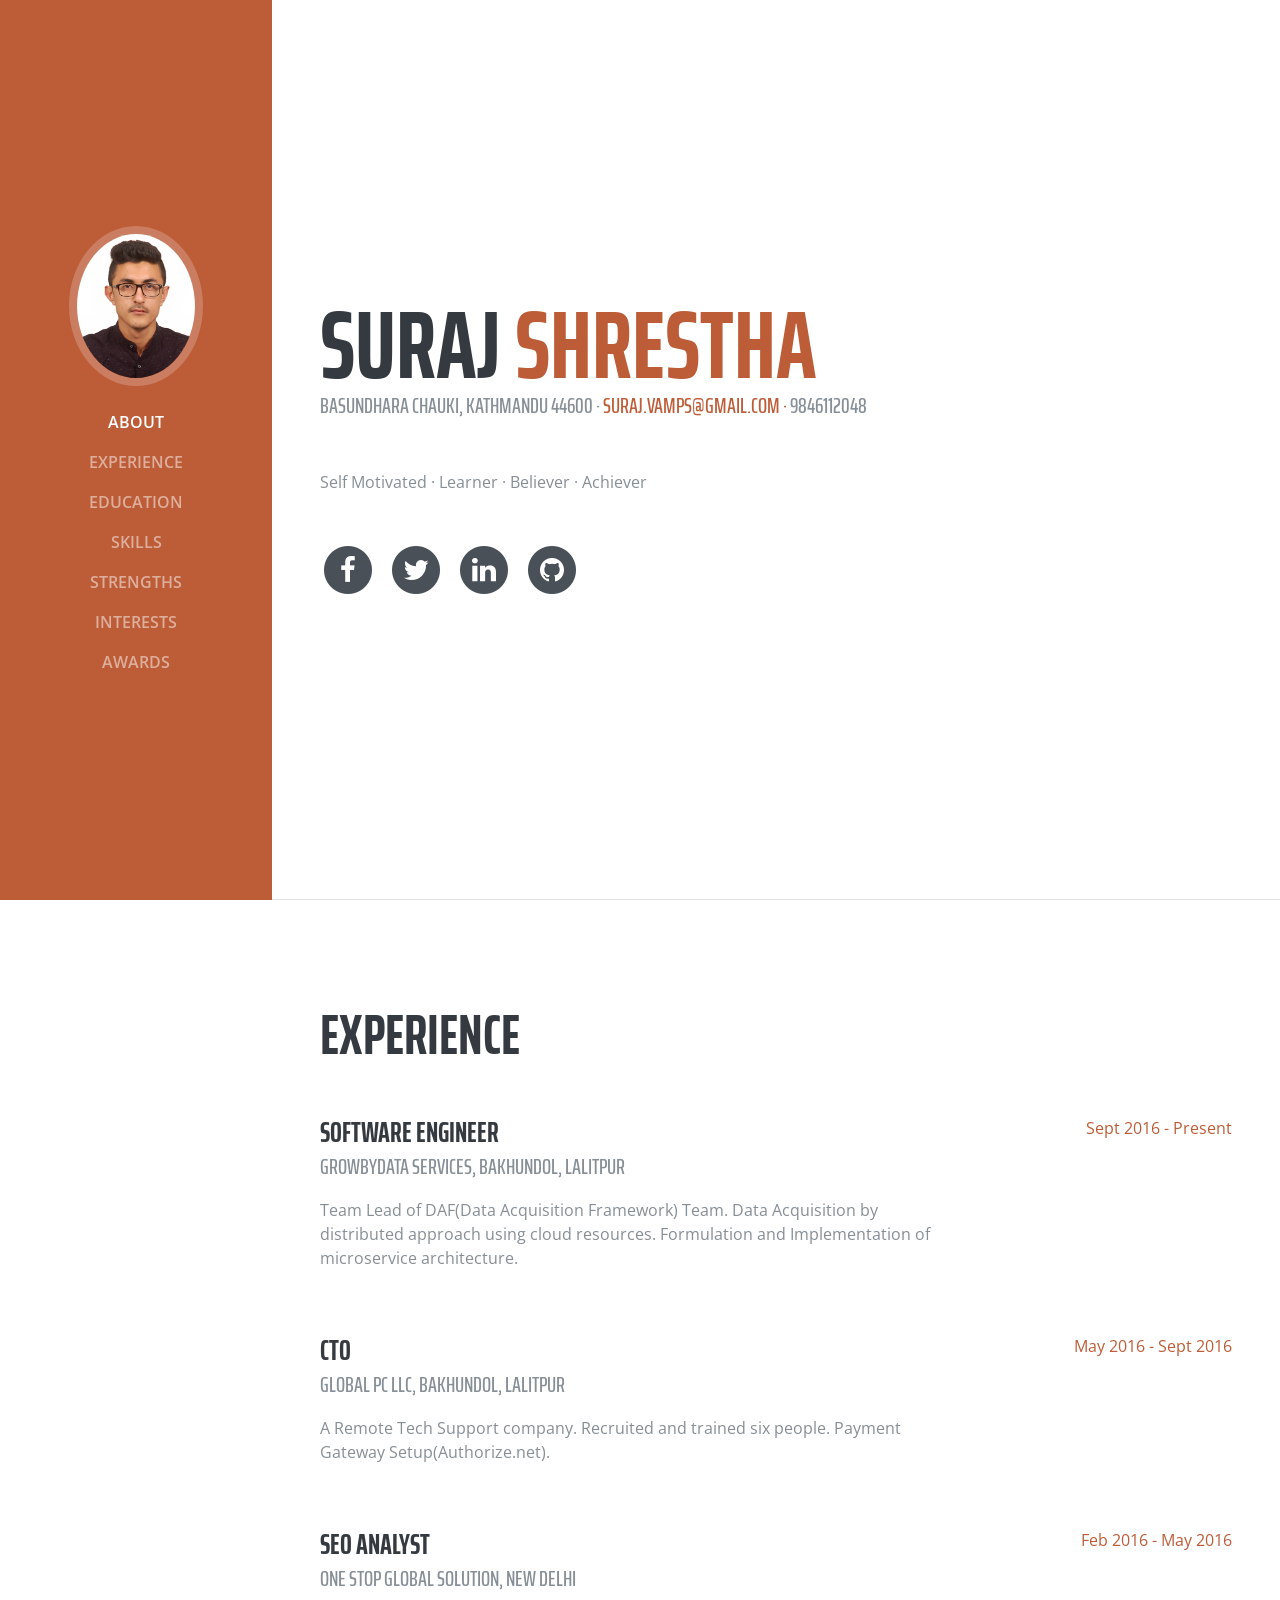
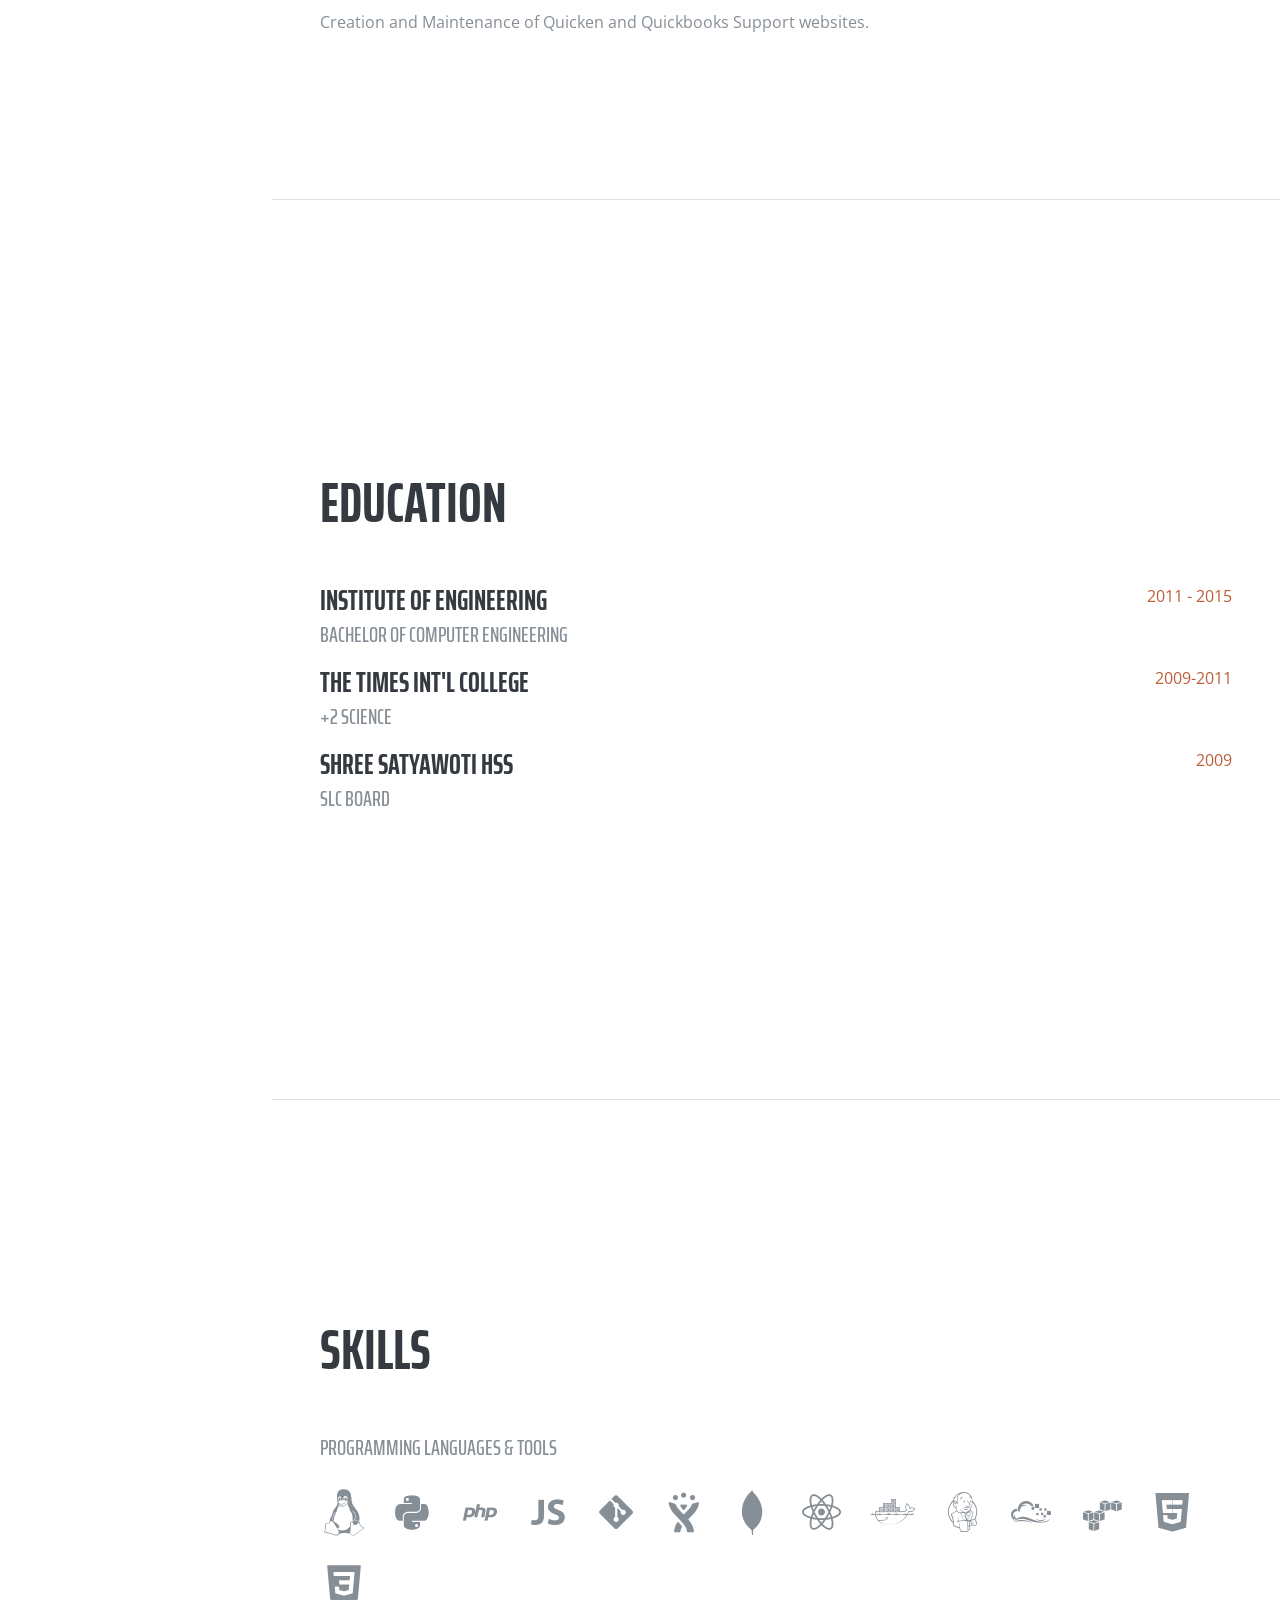
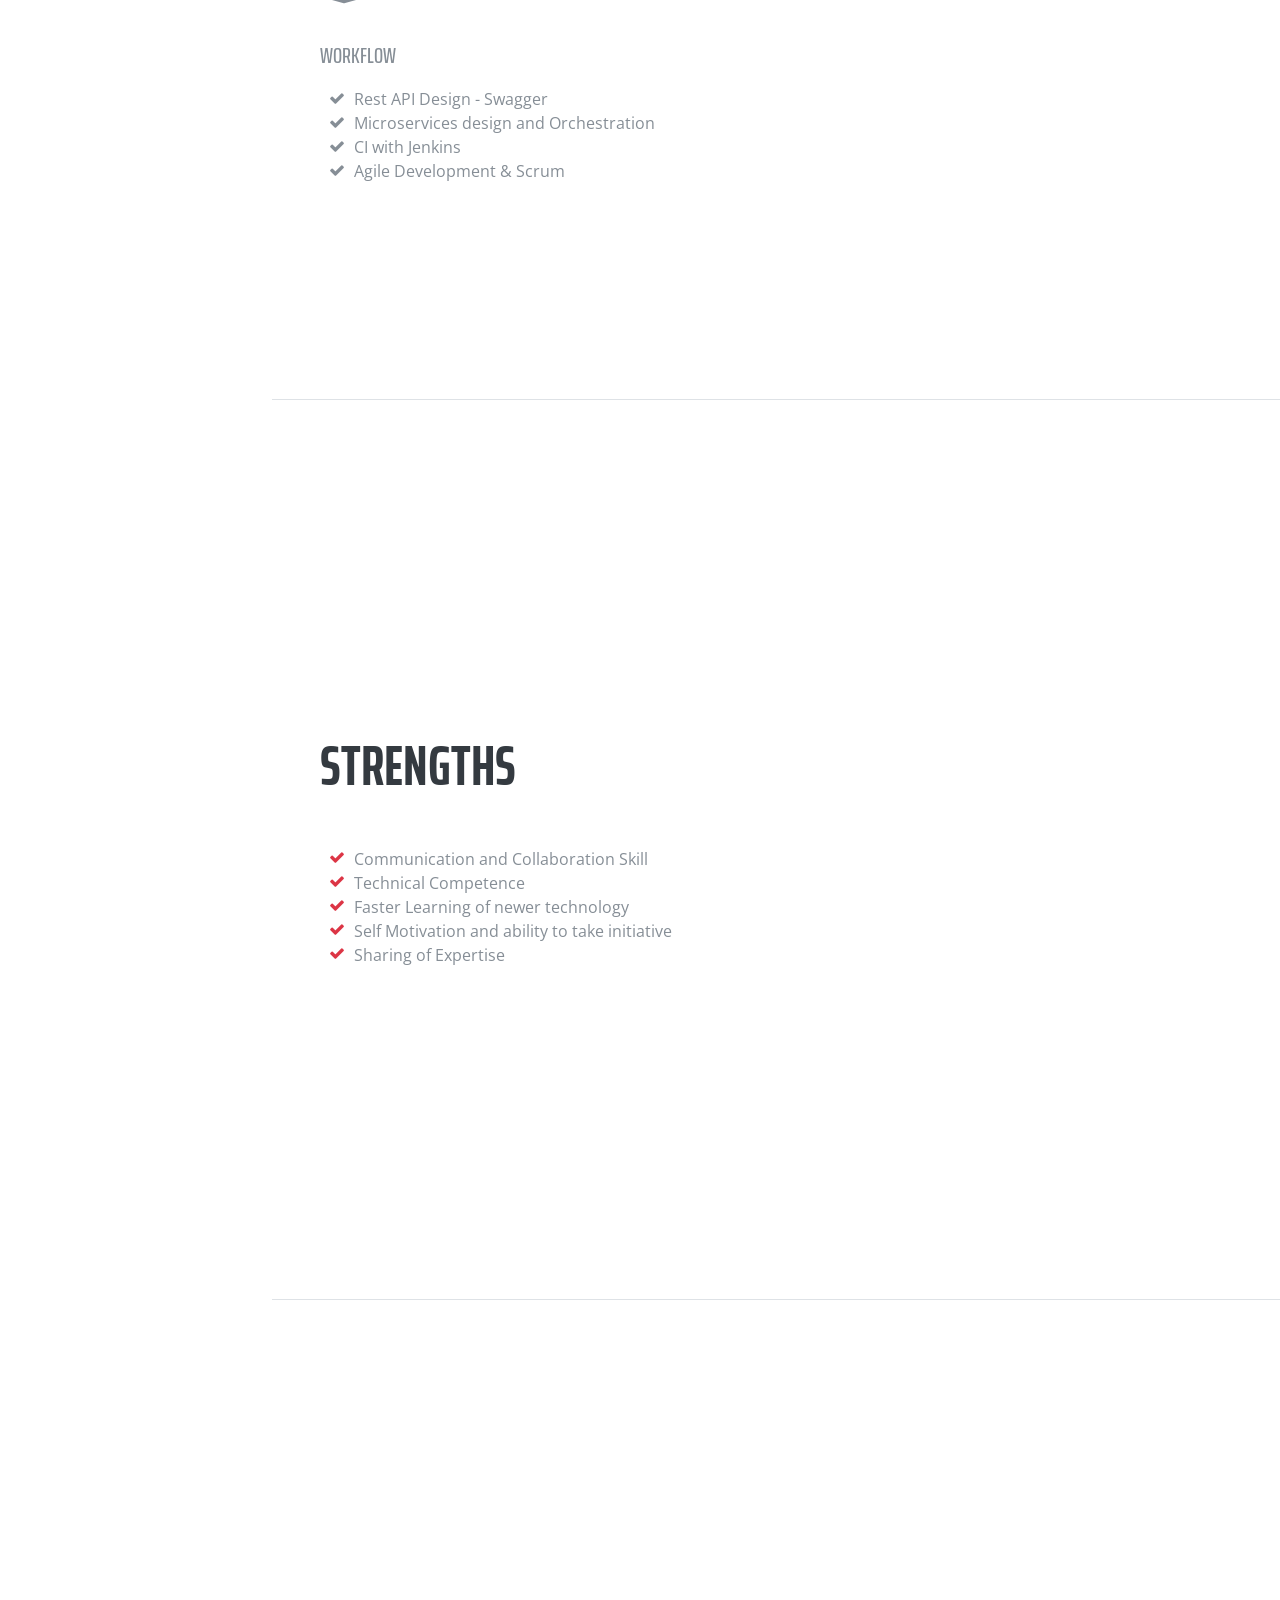
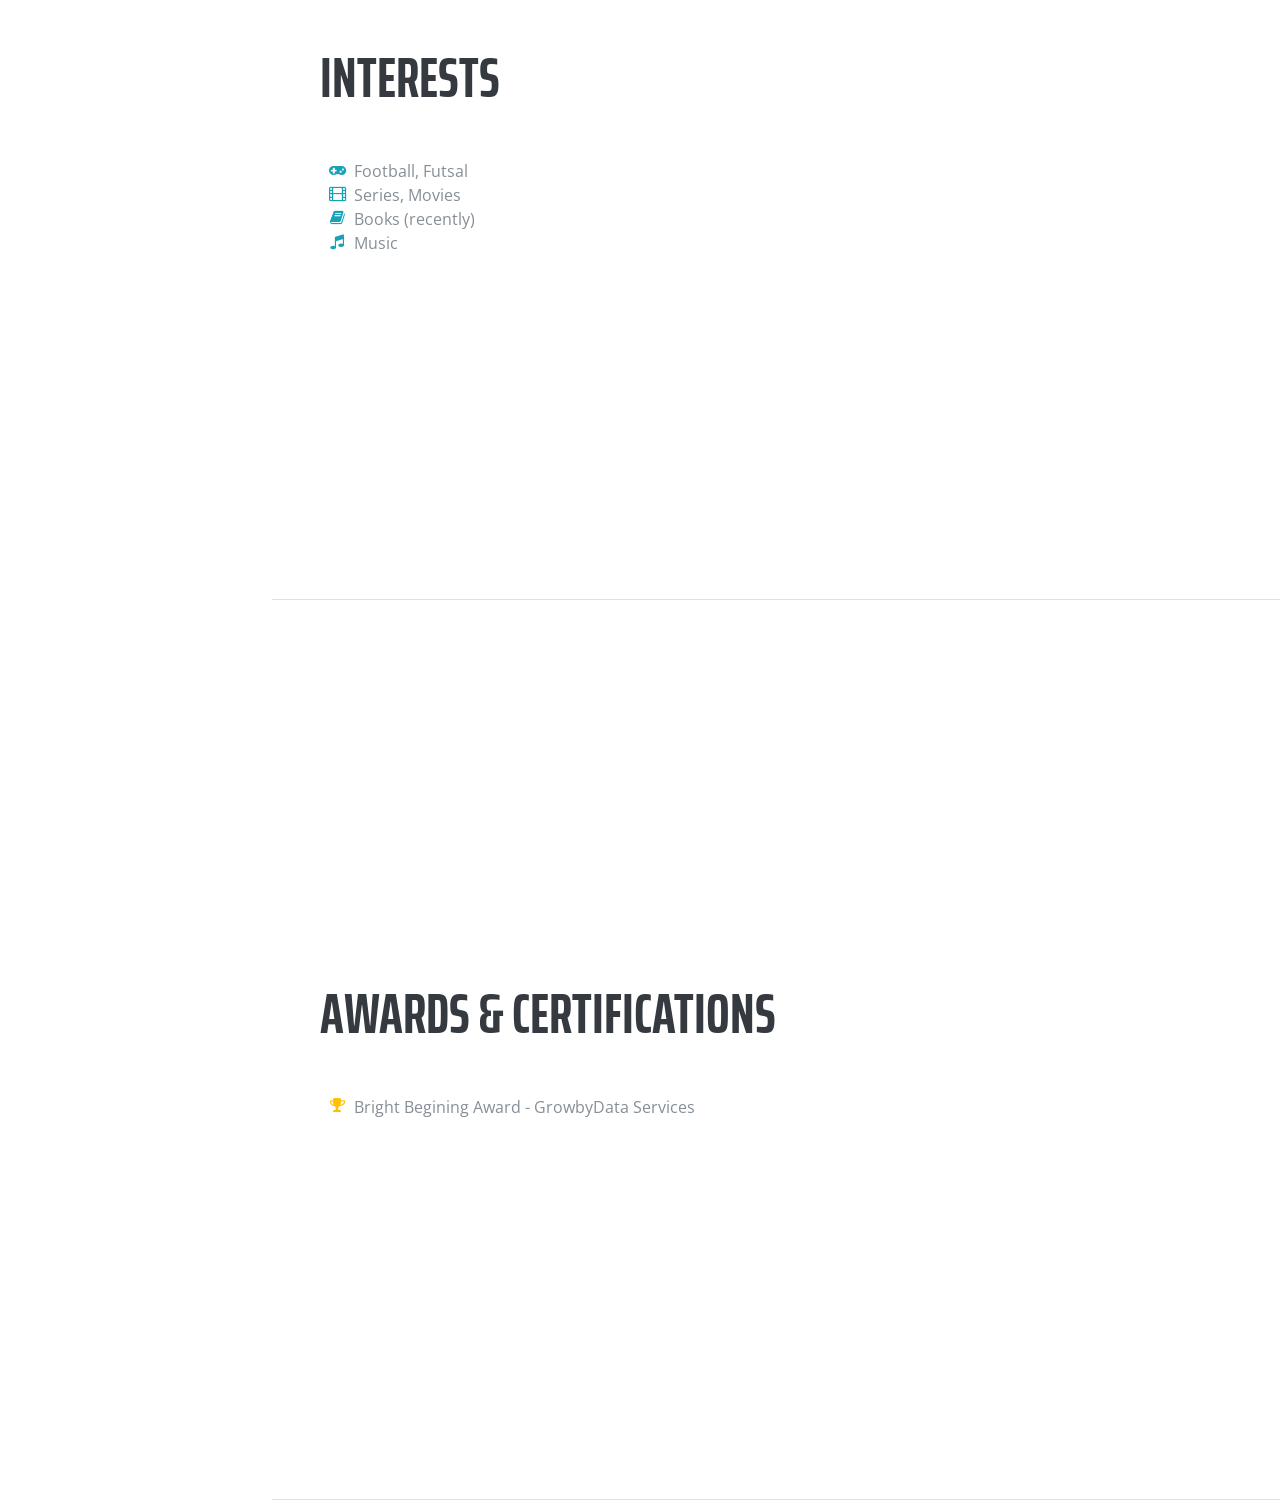
==== commit 1ef637dd: "Fix: typo and cosmetic fixes" ====
--- a/index.html
+++ b/index.html
@@ -121,7 +121,7 @@
             <div class="resume-content mr-auto">
               <h3 class="mb-0">Software Engineer</h3>
               <div class="subheading mb-3">GrowbyData Services, Bakhundol, Lalitpur</div>
-              <p>Team Lead of DAF(Data Acquisition Framework) Team. Data Acquisition by distributed approach using cloud resources. Formulation and Implementation of microservice architecture</p>
+              <p>Team Lead of DAF(Data Acquisition Framework) Team. Data Acquisition by distributed approach using cloud resources. Formulation and Implementation of microservice architecture.</p>
             </div>
             <div class="resume-date text-md-right">
               <span class="text-primary">Sept 2016 - Present</span>
@@ -182,7 +182,7 @@
 
         <div class="resume-item d-flex flex-column flex-md-row">
           <div class="resume-content mr-auto">
-            <h3 class="mb-0">JShree Satyawoti HSS</h3>
+            <h3 class="mb-0">Shree Satyawoti HSS</h3>
             <div class="subheading mb-3">SLC Board</div>
             <!-- <p>Score: 81</p> -->
           </div>
